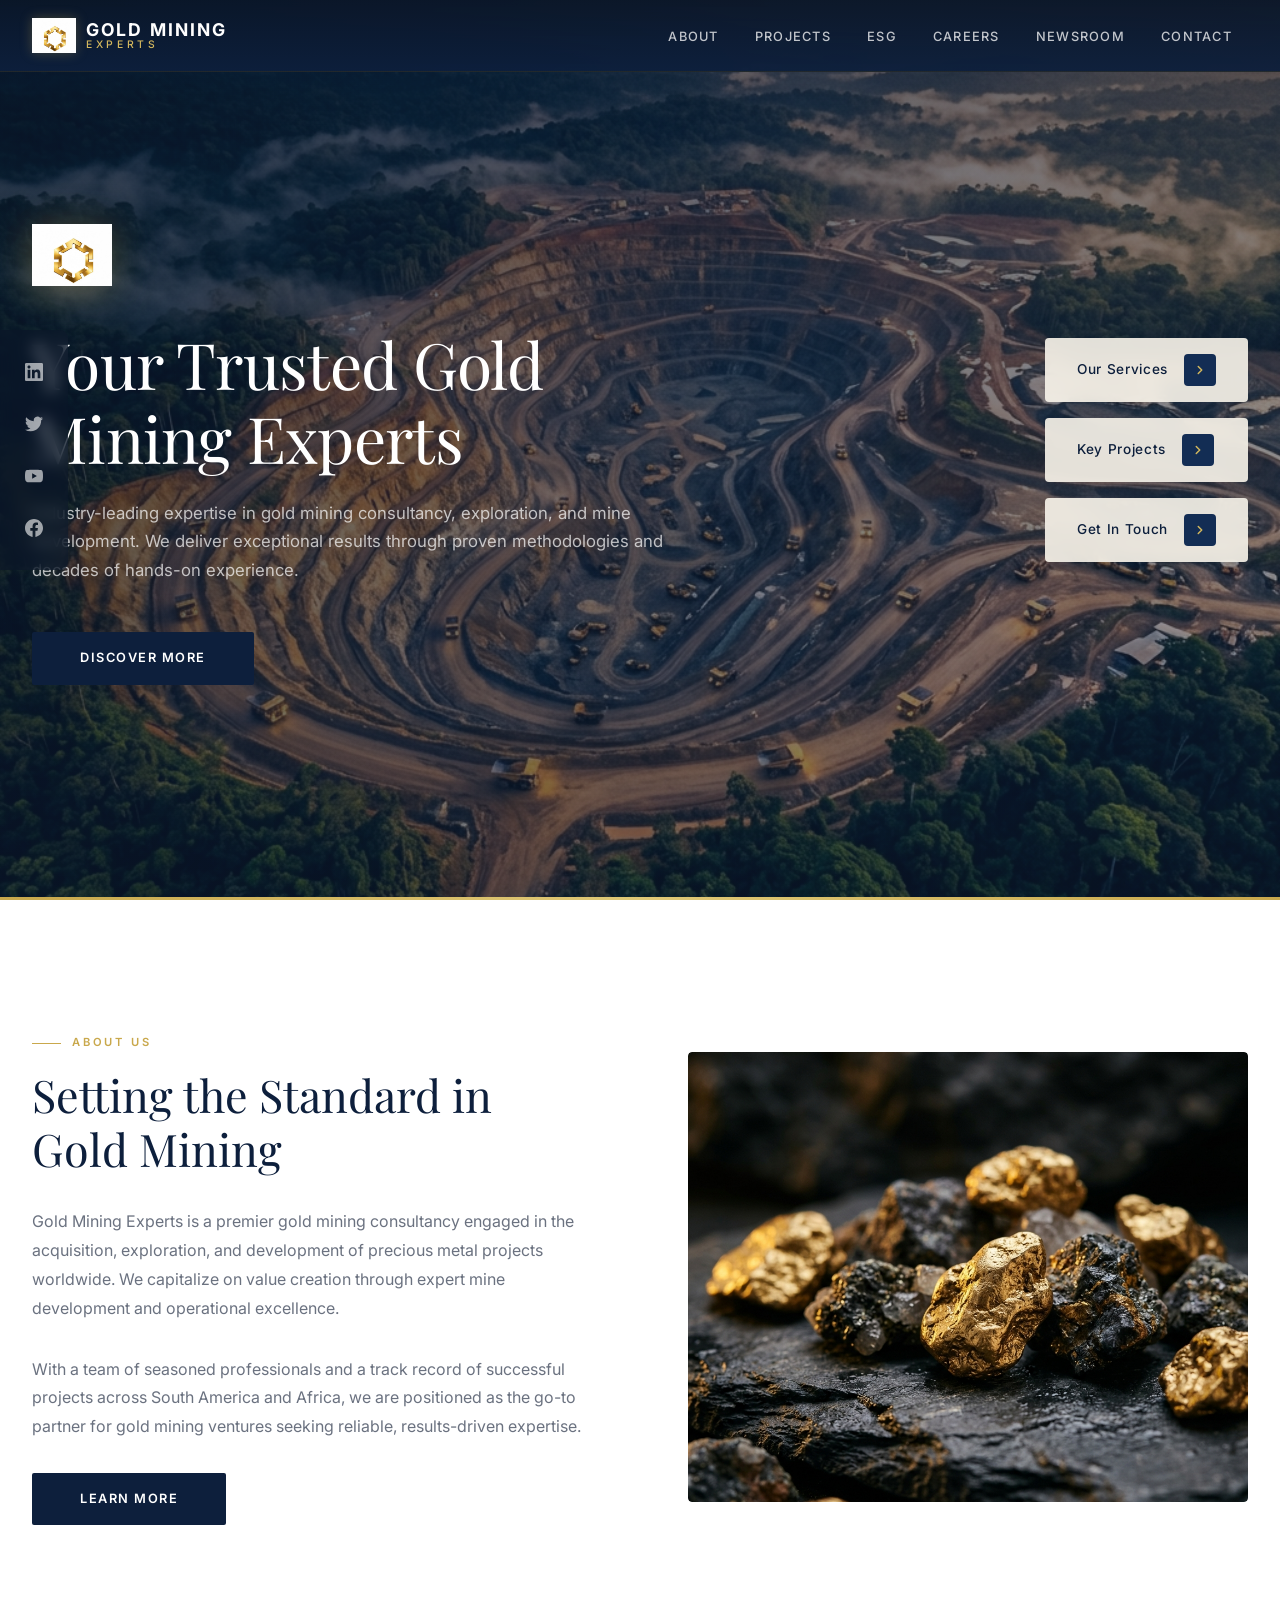
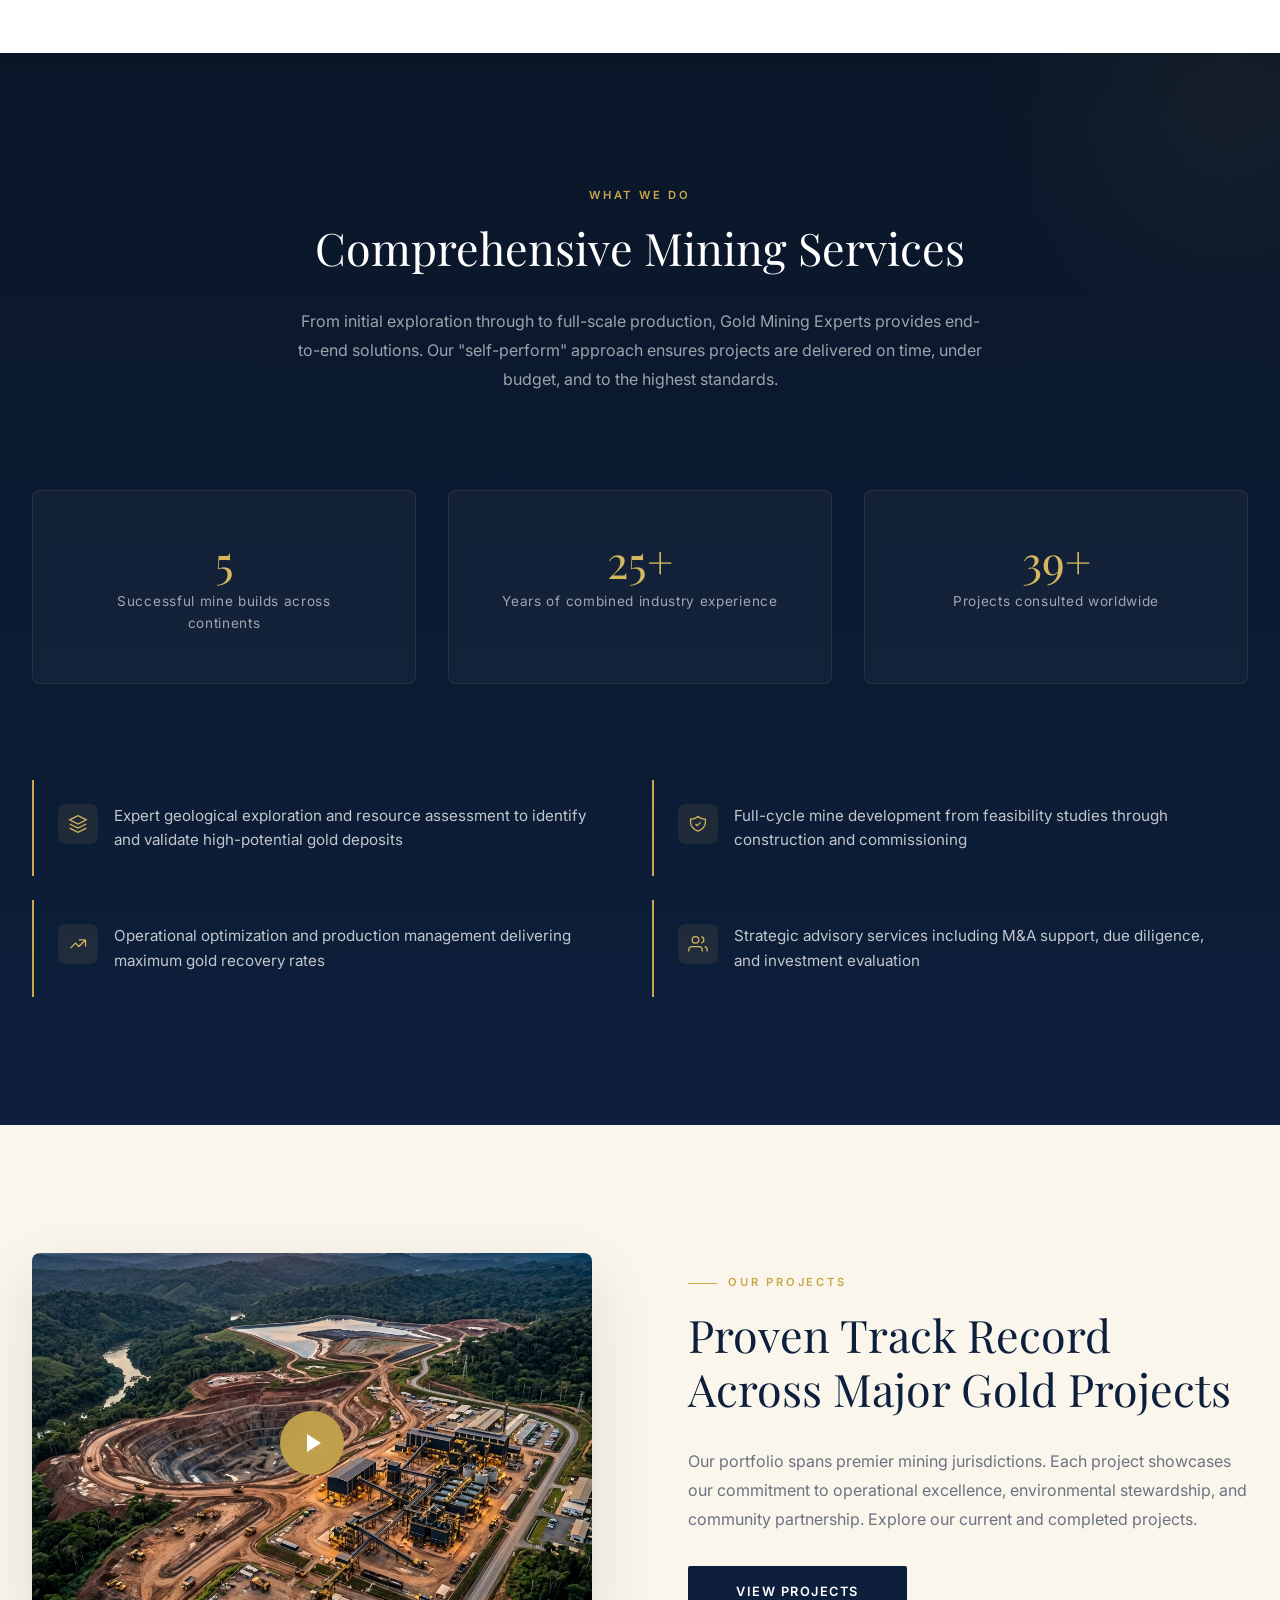
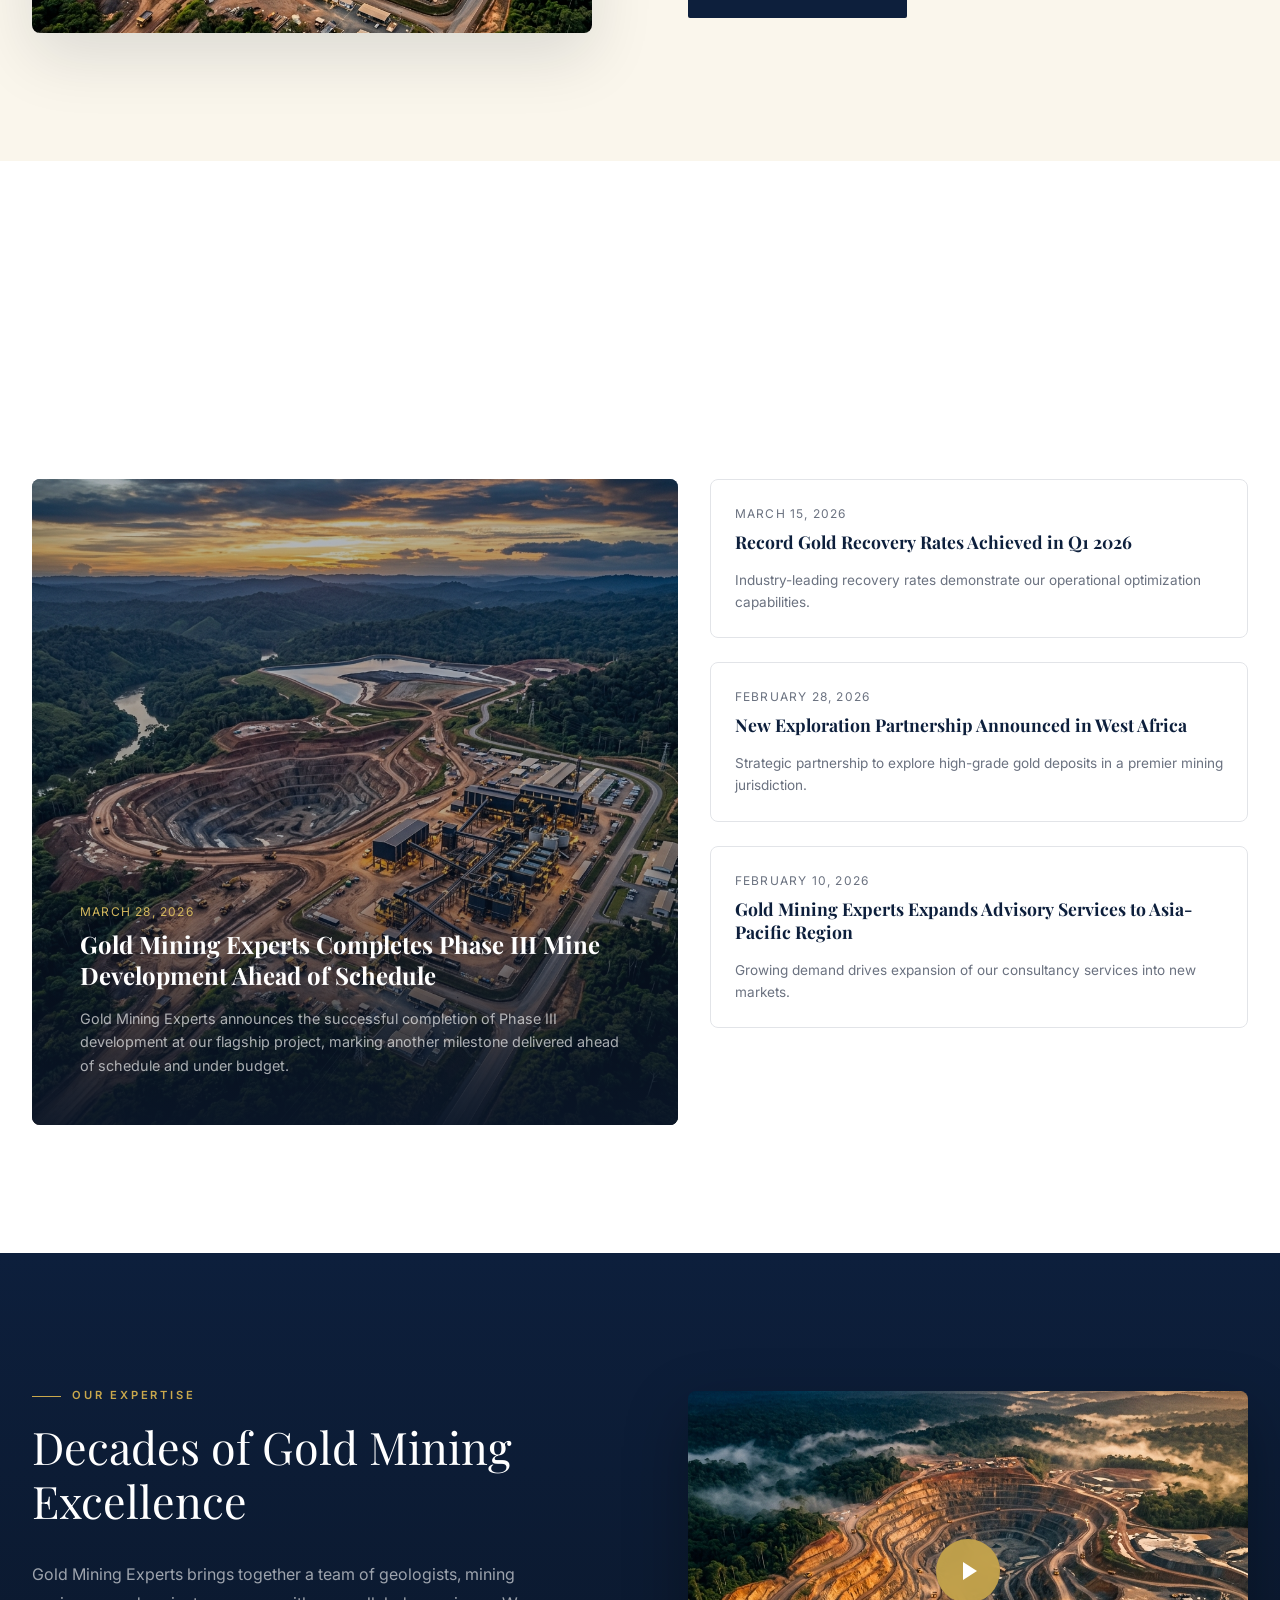
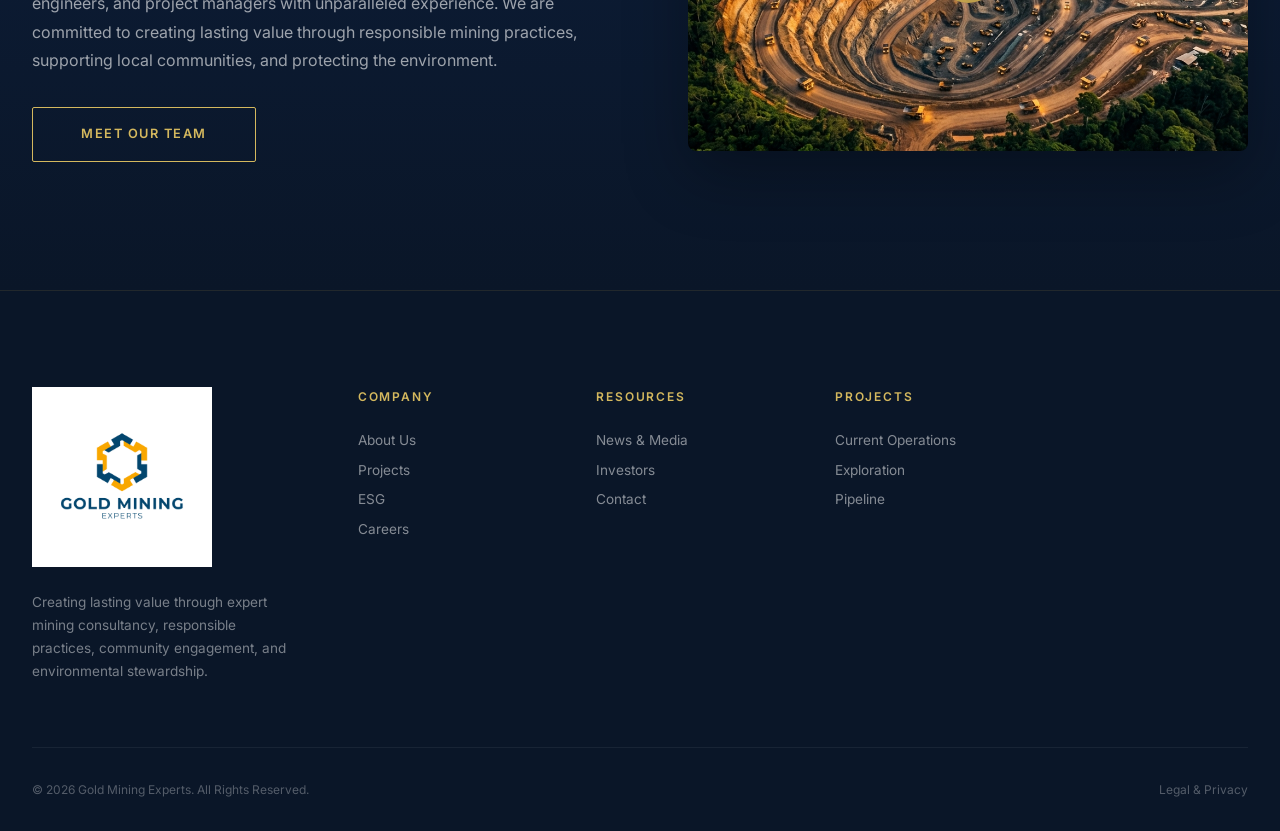
==== index.html @ 9e6eb626 "Initial commit of full website" ====
<!DOCTYPE html>
<html lang="en">
<head>
  <meta charset="UTF-8">
  <meta name="viewport" content="width=device-width, initial-scale=1.0">
  <meta name="description" content="Gold Mining Experts — Industry-leading gold mining consultancy and development. Expert acquisition, exploration and development of precious metal projects worldwide.">
  <title>Gold Mining Experts | Home</title>

  <!-- Google Fonts -->
  <link rel="preconnect" href="https://fonts.googleapis.com">
  <link rel="preconnect" href="https://fonts.gstatic.com" crossorigin>
  <link href="https://fonts.googleapis.com/css2?family=Inter:wght@300;400;500;600;700&family=Playfair+Display:ital,wght@0,400;0,500;0,600;0,700;1,400&display=swap" rel="stylesheet">

  <link rel="icon" type="image/png" href="images/logo-gold-hexagon.png">
  <link rel="stylesheet" href="index.css">
</head>
<body>

  <!-- ========== HEADER ========== -->
  <header class="site-header" id="site-header">
    <div class="header-inner">
      <a href="#" class="logo" id="logo">
        <div class="logo-icon">
          <img src="images/logo-gold-hexagon.png" alt="Gold Mining Experts logo">
        </div>
        <div class="logo-text">
          <span class="company-name">Gold Mining</span>
          <span class="company-tagline">Experts</span>
        </div>
      </a>

      <nav class="main-nav" id="main-nav">
        <ul class="nav-list">
          <li><a href="about.html" class="nav-link" id="nav-about">About</a></li>
          <li><a href="projects.html" class="nav-link" id="nav-projects">Projects</a></li>
          <li><a href="esg.html" class="nav-link" id="nav-esg">ESG</a></li>
          <li><a href="careers.html" class="nav-link" id="nav-careers">Careers</a></li>
          <li><a href="news.html" class="nav-link" id="nav-newsroom">Newsroom</a></li>
          <li><a href="contact.html" class="nav-link" id="nav-contact">Contact</a></li>
        </ul>
      </nav>

      <button class="mobile-menu-toggle" id="mobile-toggle" aria-label="Toggle menu">
        <span></span>
        <span></span>
        <span></span>
      </button>
    </div>
  </header>

  <!-- ========== MOBILE MENU ========== -->
  <div class="mobile-menu" id="mobile-menu">
    <nav class="mobile-menu-list">
      <a href="index.html" class="mobile-menu-link">Home</a>
      <a href="about.html" class="mobile-menu-link">About</a>
      <a href="projects.html" class="mobile-menu-link">Projects</a>
      <a href="esg.html" class="mobile-menu-link">ESG</a>
      <a href="careers.html" class="mobile-menu-link">Careers</a>
      <a href="news.html" class="mobile-menu-link">Newsroom</a>
      <a href="contact.html" class="mobile-menu-link">Contact</a>
    </nav>
  </div>

  <!-- ========== SOCIAL SIDEBAR ========== -->
  <aside class="social-sidebar" id="social-sidebar">
    <a href="#" class="social-link" aria-label="LinkedIn" id="social-linkedin">
      <svg viewBox="0 0 24 24"><path d="M20.447 20.452h-3.554v-5.569c0-1.328-.027-3.037-1.852-3.037-1.853 0-2.136 1.445-2.136 2.939v5.667H9.351V9h3.414v1.561h.046c.477-.9 1.637-1.85 3.37-1.85 3.601 0 4.267 2.37 4.267 5.455v6.286zM5.337 7.433c-1.144 0-2.063-.926-2.063-2.065 0-1.138.92-2.063 2.063-2.063 1.14 0 2.064.925 2.064 2.063 0 1.139-.925 2.065-2.064 2.065zm1.782 13.019H3.555V9h3.564v11.452zM22.225 0H1.771C.792 0 0 .774 0 1.729v20.542C0 23.227.792 24 1.771 24h20.451C23.2 24 24 23.227 24 22.271V1.729C24 .774 23.2 0 22.222 0h.003z"/></svg>
    </a>
    <a href="#" class="social-link" aria-label="Twitter" id="social-twitter">
      <svg viewBox="0 0 24 24"><path d="M23.953 4.57a10 10 0 01-2.825.775 4.958 4.958 0 002.163-2.723c-.951.555-2.005.959-3.127 1.184a4.92 4.92 0 00-8.384 4.482C7.69 8.095 4.067 6.13 1.64 3.162a4.822 4.822 0 00-.666 2.475c0 1.71.87 3.213 2.188 4.096a4.904 4.904 0 01-2.228-.616v.06a4.923 4.923 0 003.946 4.827 4.996 4.996 0 01-2.212.085 4.936 4.936 0 004.604 3.417 9.867 9.867 0 01-6.102 2.105c-.39 0-.779-.023-1.17-.067a13.995 13.995 0 007.557 2.209c9.053 0 13.998-7.496 13.998-13.985 0-.21 0-.42-.015-.63A9.935 9.935 0 0024 4.59z"/></svg>
    </a>
    <a href="#" class="social-link" aria-label="YouTube" id="social-youtube">
      <svg viewBox="0 0 24 24"><path d="M23.498 6.186a3.016 3.016 0 00-2.122-2.136C19.505 3.545 12 3.545 12 3.545s-7.505 0-9.377.505A3.017 3.017 0 00.502 6.186C0 8.07 0 12 0 12s0 3.93.502 5.814a3.016 3.016 0 002.122 2.136c1.871.505 9.376.505 9.376.505s7.505 0 9.377-.505a3.015 3.015 0 002.122-2.136C24 15.93 24 12 24 12s0-3.93-.502-5.814zM9.545 15.568V8.432L15.818 12l-6.273 3.568z"/></svg>
    </a>
    <a href="#" class="social-link" aria-label="Facebook" id="social-facebook">
      <svg viewBox="0 0 24 24"><path d="M24 12.073c0-6.627-5.373-12-12-12s-12 5.373-12 12c0 5.99 4.388 10.954 10.125 11.854v-8.385H7.078v-3.47h3.047V9.43c0-3.007 1.792-4.669 4.533-4.669 1.312 0 2.686.235 2.686.235v2.953H15.83c-1.491 0-1.956.925-1.956 1.874v2.25h3.328l-.532 3.47h-2.796v8.385C19.612 23.027 24 18.062 24 12.073z"/></svg>
    </a>
  </aside>

  <!-- ========== HERO ========== -->
  <section class="hero" id="hero">
    <div class="hero-bg">
      <img src="images/hero-mine.png" alt="Aerial view of gold mining operations" loading="eager">
    </div>
    <div class="hero-overlay"></div>
    <div class="hero-gradient-line"></div>

    <div class="hero-content">
      <div class="hero-text">
        <div class="hero-logo-badge">
          <img src="images/logo-gold-hexagon.png" alt="Gold Mining Experts emblem">
        </div>
        <h1 class="hero-title">Your Trusted Gold Mining Experts</h1>
        <p class="hero-subtitle">Industry-leading expertise in gold mining consultancy, exploration, and mine development. We deliver exceptional results through proven methodologies and decades of hands-on experience.</p>
        <a href="#about" class="cta-button hero-cta" id="cta-hero">
          <span>Discover More</span>
        </a>
      </div>

      <div class="hero-quick-links">
        <a href="#services" class="quick-link" id="ql-services">
          <span>Our Services</span>
          <span class="arrow">
            <svg viewBox="0 0 24 24"><polyline points="9 18 15 12 9 6"></polyline></svg>
          </span>
        </a>
        <a href="#projects" class="quick-link" id="ql-projects">
          <span>Key Projects</span>
          <span class="arrow">
            <svg viewBox="0 0 24 24"><polyline points="9 18 15 12 9 6"></polyline></svg>
          </span>
        </a>
        <a href="#contact" class="quick-link" id="ql-contact">
          <span>Get In Touch</span>
          <span class="arrow">
            <svg viewBox="0 0 24 24"><polyline points="9 18 15 12 9 6"></polyline></svg>
          </span>
        </a>
      </div>
    </div>
  </section>

  <!-- ========== ABOUT ========== -->
  <section class="about-section" id="about">
    <div class="container">
      <div class="about-inner">
        <div class="about-text reveal">
          <span class="section-label">About Us</span>
          <h2 class="section-title">Setting the Standard in Gold Mining</h2>
          <p class="section-text">Gold Mining Experts is a premier gold mining consultancy engaged in the acquisition, exploration, and development of precious metal projects worldwide. We capitalize on value creation through expert mine development and operational excellence.</p>
          <p class="section-text">With a team of seasoned professionals and a track record of successful projects across South America and Africa, we are positioned as the go-to partner for gold mining ventures seeking reliable, results-driven expertise.</p>
          <a href="#" class="cta-button" id="cta-learn-more">
            <span>Learn More</span>
          </a>
        </div>
        <div class="about-image-wrapper reveal">
          <img src="images/gold-ore.png" alt="Gold ore samples from mining operations" loading="lazy">
          <div class="about-image-accent"></div>
        </div>
      </div>
    </div>
  </section>

  <!-- ========== SERVICES / MARKET POSITION ========== -->
  <section class="market-section" id="services">
    <div class="container">
      <div class="market-header reveal">
        <span class="section-label">What We Do</span>
        <h2 class="section-title">Comprehensive Mining Services</h2>
        <p class="section-text">From initial exploration through to full-scale production, Gold Mining Experts provides end-to-end solutions. Our "self-perform" approach ensures projects are delivered on time, under budget, and to the highest standards.</p>
      </div>

      <div class="stats-grid">
        <div class="stat-card" id="stat-builds">
          <div class="stat-number">5</div>
          <div class="stat-label">Successful mine builds across continents</div>
        </div>
        <div class="stat-card" id="stat-experience">
          <div class="stat-number">25+</div>
          <div class="stat-label">Years of combined industry experience</div>
        </div>
        <div class="stat-card" id="stat-projects">
          <div class="stat-number">40+</div>
          <div class="stat-label">Projects consulted worldwide</div>
        </div>
      </div>

      <div class="differentiators">
        <div class="diff-item" id="diff-exploration">
          <div class="diff-icon">
            <svg viewBox="0 0 24 24"><path d="M12 2L2 7l10 5 10-5-10-5zM2 17l10 5 10-5M2 12l10 5 10-5"/></svg>
          </div>
          <div class="diff-text">Expert geological exploration and resource assessment to identify and validate high-potential gold deposits</div>
        </div>
        <div class="diff-item" id="diff-development">
          <div class="diff-icon">
            <svg viewBox="0 0 24 24"><path d="M9 12l2 2 4-4m5.618-4.016A11.955 11.955 0 0112 2.944a11.955 11.955 0 01-8.618 3.04A12.02 12.02 0 003 9c0 5.591 3.824 10.29 9 11.622 5.176-1.332 9-6.03 9-11.622 0-1.042-.133-2.052-.382-3.016z"/></svg>
          </div>
          <div class="diff-text">Full-cycle mine development from feasibility studies through construction and commissioning</div>
        </div>
        <div class="diff-item" id="diff-operations">
          <div class="diff-icon">
            <svg viewBox="0 0 24 24"><path d="M13 7h8m0 0v8m0-8l-8 8-4-4-6 6"/></svg>
          </div>
          <div class="diff-text">Operational optimization and production management delivering maximum gold recovery rates</div>
        </div>
        <div class="diff-item" id="diff-advisory">
          <div class="diff-icon">
            <svg viewBox="0 0 24 24"><path d="M17 21v-2a4 4 0 00-4-4H5a4 4 0 00-4 4v2M9 11a4 4 0 100-8 4 4 0 000 8zM23 21v-2a4 4 0 00-3-3.87M16 3.13a4 4 0 010 7.75"/></svg>
          </div>
          <div class="diff-text">Strategic advisory services including M&A support, due diligence, and investment evaluation</div>
        </div>
      </div>
    </div>
  </section>

  <!-- ========== PROJECTS / EXPERTISE ========== -->
  <section class="presentation-section" id="projects">
    <div class="container">
      <div class="presentation-inner">
        <div class="presentation-image reveal" id="presentation-video">
          <img src="images/mine-operations.png" alt="Active mining operations overview" loading="lazy">
          <button class="presentation-play" aria-label="Play project showcase video">
            <svg viewBox="0 0 24 24"><polygon points="5 3 19 12 5 21 5 3"/></svg>
          </button>
        </div>
        <div class="presentation-content reveal">
          <span class="section-label">Our Projects</span>
          <h2 class="section-title">Proven Track Record Across Major Gold Projects</h2>
          <p class="section-text">Our portfolio spans premier mining jurisdictions. Each project showcases our commitment to operational excellence, environmental stewardship, and community partnership. Explore our current and completed projects.</p>
          <a href="#" class="cta-button" id="cta-view-projects">
            <span>View Projects</span>
          </a>
        </div>
      </div>
    </div>
  </section>

  <!-- ========== NEWS ========== -->
  <section class="news-section" id="news">
    <div class="container">
      <div class="news-header reveal">
        <div>
          <span class="section-label">Latest Updates</span>
          <h2 class="section-title">Newsroom</h2>
        </div>
        <a href="#" class="see-more-link" id="news-see-more">
          <span>See More</span>
          <svg viewBox="0 0 24 24"><polyline points="9 18 15 12 9 6"></polyline></svg>
        </a>
      </div>

      <div class="news-grid">
        <a href="#" class="news-featured" id="news-featured">
          <img src="images/mine-operations.png" alt="Mining operations at project site" loading="lazy">
          <div class="news-featured-content">
            <div class="news-date">March 28, 2026</div>
            <h3 class="news-title">Gold Mining Experts Completes Phase III Mine Development Ahead of Schedule</h3>
            <p class="news-excerpt">Gold Mining Experts announces the successful completion of Phase III development at our flagship project, marking another milestone delivered ahead of schedule and under budget.</p>
          </div>
        </a>

        <div class="news-list">
          <a href="#" class="news-item" id="news-item-1">
            <div class="news-date">March 15, 2026</div>
            <h3 class="news-title">Record Gold Recovery Rates Achieved in Q1 2026</h3>
            <p class="news-excerpt">Industry-leading recovery rates demonstrate our operational optimization capabilities.</p>
          </a>
          <a href="#" class="news-item" id="news-item-2">
            <div class="news-date">February 28, 2026</div>
            <h3 class="news-title">New Exploration Partnership Announced in West Africa</h3>
            <p class="news-excerpt">Strategic partnership to explore high-grade gold deposits in a premier mining jurisdiction.</p>
          </a>
          <a href="#" class="news-item" id="news-item-3">
            <div class="news-date">February 10, 2026</div>
            <h3 class="news-title">Gold Mining Experts Expands Advisory Services to Asia-Pacific Region</h3>
            <p class="news-excerpt">Growing demand drives expansion of our consultancy services into new markets.</p>
          </a>
        </div>
      </div>
    </div>
  </section>

  <!-- ========== EXPERTISE / MEDIA ========== -->
  <section class="media-section" id="expertise">
    <div class="container">
      <div class="media-inner">
        <div class="media-content reveal">
          <span class="section-label">Our Expertise</span>
          <h2 class="section-title">Decades of Gold Mining Excellence</h2>
          <p class="section-text">Gold Mining Experts brings together a team of geologists, mining engineers, and project managers with unparalleled experience. We are committed to creating lasting value through responsible mining practices, supporting local communities, and protecting the environment.</p>
          <a href="#" class="cta-button" id="cta-more-expertise">
            <span>Meet Our Team</span>
          </a>
        </div>
        <div class="media-video reveal" id="media-video">
          <img src="images/hero-mine.png" alt="Aerial view of mining operations" loading="lazy">
          <button class="presentation-play" aria-label="Play expertise video">
            <svg viewBox="0 0 24 24"><polygon points="5 3 19 12 5 21 5 3"/></svg>
          </button>
        </div>
      </div>
    </div>
  </section>

  <!-- ========== FOOTER ========== -->
  <footer class="site-footer" id="contact">
    <div class="container">
      <div class="footer-grid">
        <div class="footer-brand">
          <div class="footer-logo">
            <div class="footer-logo-img">
              <img src="images/logo-with-text.png" alt="Gold Mining Experts full logo">
            </div>
          </div>
          <p class="footer-description">Creating lasting value through expert mining consultancy, responsible practices, community engagement, and environmental stewardship.</p>
        </div>

        <div class="footer-col">
          <h4 class="footer-heading">Company</h4>
          <nav class="footer-links">
            <a href="about.html" class="footer-link">About Us</a>
            <a href="projects.html" class="footer-link">Projects</a>
            <a href="esg.html" class="footer-link">ESG</a>
            <a href="careers.html" class="footer-link">Careers</a>
          </nav>
        </div>

        <div class="footer-col">
          <h4 class="footer-heading">Resources</h4>
          <nav class="footer-links">
            <a href="news.html" class="footer-link">News & Media</a>
            <a href="#" class="footer-link">Investors</a>
            <a href="contact.html" class="footer-link">Contact</a>
          </nav>
        </div>

        <div class="footer-col">
          <h4 class="footer-heading">Projects</h4>
          <nav class="footer-links">
            <a href="projects.html" class="footer-link">Current Operations</a>
            <a href="projects.html" class="footer-link">Exploration</a>
            <a href="projects.html" class="footer-link">Pipeline</a>
          </nav>
        </div>

        <div class="footer-col" style="display: none;">
          <h4 class="footer-heading">Contact</h4>
          <nav class="footer-links">
            <a href="#" class="footer-link">Get In Touch</a>
            <a href="#" class="footer-link">Careers</a>
            <a href="#" class="footer-link">Partnerships</a>
          </nav>
        </div>
      </div>

      <div class="footer-bottom">
        <p class="footer-copyright">&copy; 2026 Gold Mining Experts. All Rights Reserved.</p>
        <a href="#" class="footer-legal-link" id="footer-legal">Legal & Privacy</a>
      </div>
    </div>
  </footer>

  <script src="main.js"></script>
</body>
</html>
---- index.css ----
/* ============================================
   GOLD MINING EXPERTS — Design System
   Premium Mining Consultancy Website
   ============================================ */

/* --- Design Tokens --- */
:root {
  /* Colors */
  --navy-950: #0a1628;
  --navy-900: #0d1f3c;
  --navy-800: #132d54;
  --navy-700: #1a3d6d;
  --navy-600: #234f87;
  --gold-500: #c9a84c;
  --gold-400: #d4b85e;
  --gold-300: #e0c977;
  --gold-200: #eadaa0;
  --gold-100: #f5ecd0;
  --cream-50: #faf6ec;
  --cream-100: #f0e8d4;
  --white: #ffffff;
  --gray-100: #f4f5f7;
  --gray-200: #e2e4e8;
  --gray-300: #c8ccd4;
  --gray-500: #6b7280;
  --gray-700: #374151;
  --gray-900: #111827;

  /* Typography */
  --font-display: 'Playfair Display', Georgia, serif;
  --font-body: 'Inter', system-ui, -apple-system, sans-serif;

  /* Custom Easing Curves */
  --ease-out: cubic-bezier(0.23, 1, 0.32, 1);
  --ease-in-out: cubic-bezier(0.77, 0, 0.175, 1);
  --ease-drawer: cubic-bezier(0.32, 0.72, 0, 1);

  /* Spacing */
  --space-xs: 0.25rem;
  --space-sm: 0.5rem;
  --space-md: 1rem;
  --space-lg: 1.5rem;
  --space-xl: 2rem;
  --space-2xl: 3rem;
  --space-3xl: 4rem;
  --space-4xl: 6rem;
  --space-5xl: 8rem;

  /* Layout */
  --max-width: 1280px;
  --header-height: 72px;
}

/* --- Reset & Base --- */
*,
*::before,
*::after {
  margin: 0;
  padding: 0;
  box-sizing: border-box;
}

html {
  font-size: 16px;
  scroll-behavior: smooth;
  -webkit-font-smoothing: antialiased;
  -moz-osx-font-smoothing: grayscale;
}

body {
  font-family: var(--font-body);
  color: var(--gray-900);
  background: var(--white);
  line-height: 1.6;
  overflow-x: hidden;
}

img {
  max-width: 100%;
  height: auto;
  display: block;
}

a {
  text-decoration: none;
  color: inherit;
}

ul, ol {
  list-style: none;
}

button {
  border: none;
  background: none;
  cursor: pointer;
  font-family: inherit;
}

/* --- Utility --- */
.container {
  width: 100%;
  max-width: var(--max-width);
  margin: 0 auto;
  padding: 0 var(--space-xl);
}

.sr-only {
  position: absolute;
  width: 1px;
  height: 1px;
  overflow: hidden;
  clip: rect(0, 0, 0, 0);
  white-space: nowrap;
  border: 0;
}

/* ============================================
   HEADER / NAVIGATION
   ============================================ */
.site-header {
  position: fixed;
  top: 0;
  left: 0;
  right: 0;
  z-index: 1000;
  height: var(--header-height);
  background: linear-gradient(180deg, rgba(10, 22, 40, 0.97) 0%, rgba(13, 31, 60, 0.95) 100%);
  backdrop-filter: blur(16px);
  -webkit-backdrop-filter: blur(16px);
  border-bottom: 1px solid rgba(201, 168, 76, 0.12);
  transition: background 300ms var(--ease-out), box-shadow 300ms var(--ease-out);
}

.site-header.scrolled {
  background: rgba(10, 22, 40, 0.98);
  box-shadow: 0 4px 32px rgba(0, 0, 0, 0.3);
}

.header-inner {
  display: flex;
  align-items: center;
  justify-content: space-between;
  height: 100%;
  max-width: var(--max-width);
  margin: 0 auto;
  padding: 0 var(--space-xl);
}

/* Logo with actual image */
.logo {
  display: flex;
  align-items: center;
  gap: 10px;
  z-index: 1001;
}

.logo-icon {
  width: 44px;
  height: 44px;
  flex-shrink: 0;
}

.logo-icon img {
  width: 100%;
  height: 100%;
  object-fit: contain;
  filter: drop-shadow(0 0 6px rgba(201, 168, 76, 0.3));
}

.logo-text {
  display: flex;
  flex-direction: column;
  line-height: 1.1;
}

.logo-text .company-name {
  font-family: var(--font-body);
  font-size: 1.1rem;
  font-weight: 700;
  color: var(--white);
  letter-spacing: 0.12em;
  text-transform: uppercase;
}

.logo-text .company-tagline {
  font-family: var(--font-body);
  font-size: 0.65rem;
  font-weight: 500;
  color: var(--gold-400);
  letter-spacing: 0.35em;
  text-transform: uppercase;
}

/* Navigation */
.main-nav {
  display: flex;
  align-items: center;
  gap: var(--space-lg);
}

.nav-list {
  display: flex;
  align-items: center;
  gap: var(--space-xs);
}

.nav-link {
  position: relative;
  font-size: 0.8rem;
  font-weight: 500;
  color: rgba(255, 255, 255, 0.75);
  letter-spacing: 0.1em;
  text-transform: uppercase;
  padding: var(--space-sm) var(--space-md);
  transition: color 200ms ease, transform 160ms var(--ease-out);
}

.nav-link::after {
  content: '';
  position: absolute;
  bottom: 0;
  left: 50%;
  width: 0;
  height: 2px;
  background: var(--gold-400);
  transition: width 250ms var(--ease-out), left 250ms var(--ease-out);
}

@media (hover: hover) and (pointer: fine) {
  .nav-link:hover {
    color: var(--white);
  }

  .nav-link:hover::after {
    width: 100%;
    left: 0;
  }
}

.nav-link:active {
  transform: scale(0.97);
}

.nav-link.active {
  color: var(--gold-400);
}

.nav-link.active::after {
  width: 100%;
  left: 0;
}

/* Mobile menu toggle */
.mobile-menu-toggle {
  display: none;
  flex-direction: column;
  gap: 5px;
  width: 28px;
  padding: 4px 0;
  z-index: 1001;
}

.mobile-menu-toggle span {
  display: block;
  height: 2px;
  background: var(--white);
  border-radius: 1px;
  transition: transform 300ms var(--ease-out), opacity 200ms var(--ease-out);
}

.mobile-menu-toggle.active span:nth-child(1) {
  transform: rotate(45deg) translate(5px, 5px);
}
.mobile-menu-toggle.active span:nth-child(2) {
  opacity: 0;
}
.mobile-menu-toggle.active span:nth-child(3) {
  transform: rotate(-45deg) translate(5px, -5px);
}

/* ============================================
   SOCIAL SIDEBAR
   ============================================ */
.social-sidebar {
  position: fixed;
  left: 0;
  top: 50%;
  transform: translateY(-50%);
  z-index: 100;
  display: flex;
  flex-direction: column;
  gap: var(--space-md);
  padding: var(--space-lg) var(--space-md);
  background: rgba(10, 22, 40, 0.6);
  backdrop-filter: blur(8px);
  border-radius: 0 8px 8px 0;
}

.social-link {
  display: flex;
  align-items: center;
  justify-content: center;
  width: 36px;
  height: 36px;
  color: var(--white);
  opacity: 0.6;
  transition: opacity 250ms var(--ease-out), transform 160ms var(--ease-out);
}

.social-link svg {
  width: 18px;
  height: 18px;
  fill: currentColor;
}

@media (hover: hover) and (pointer: fine) {
  .social-link:hover {
    opacity: 1;
    transform: scale(1.1);
  }
}

.social-link:active {
  transform: scale(0.95);
}

/* ============================================
   HERO SECTION
   ============================================ */
.hero {
  position: relative;
  height: 100vh;
  min-height: 600px;
  display: flex;
  align-items: center;
  overflow: hidden;
}

.hero-bg {
  position: absolute;
  inset: 0;
  z-index: 0;
}

.hero-bg img {
  width: 100%;
  height: 100%;
  object-fit: cover;
  animation: heroZoom 25s linear infinite alternate;
}

@keyframes heroZoom {
  from { transform: scale(1); }
  to { transform: scale(1.08); }
}

.hero-overlay {
  position: absolute;
  inset: 0;
  background: linear-gradient(
    135deg,
    rgba(10, 22, 40, 0.78) 0%,
    rgba(13, 31, 60, 0.6) 40%,
    rgba(19, 45, 84, 0.4) 100%
  );
  z-index: 1;
}

.hero-gradient-line {
  position: absolute;
  bottom: 0;
  left: 0;
  right: 0;
  height: 3px;
  background: linear-gradient(90deg, var(--gold-500), var(--gold-300), var(--gold-500));
  z-index: 2;
}

.hero-content {
  position: relative;
  z-index: 2;
  max-width: var(--max-width);
  margin: 0 auto;
  padding: 0 var(--space-xl);
  width: 100%;
  display: flex;
  align-items: center;
  justify-content: space-between;
}

.hero-text {
  max-width: 640px;
}

/* Hero logo badge */
.hero-logo-badge {
  width: 80px;
  height: 80px;
  margin-bottom: var(--space-xl);
  opacity: 0;
  transform: scale(0.8);
  animation: logoPop 700ms var(--ease-out) 200ms forwards;
  filter: drop-shadow(0 4px 20px rgba(201, 168, 76, 0.4));
}

.hero-logo-badge img {
  width: 100%;
  height: 100%;
  object-fit: contain;
}

@keyframes logoPop {
  to {
    opacity: 1;
    transform: scale(1);
  }
}

.hero-title {
  font-family: var(--font-display);
  font-size: clamp(2.5rem, 5vw, 4.2rem);
  font-weight: 400;
  color: var(--white);
  line-height: 1.15;
  letter-spacing: -0.01em;
  opacity: 0;
  transform: translateY(24px);
  animation: fadeUp 800ms var(--ease-out) 400ms forwards;
}

.hero-subtitle {
  font-size: 1.05rem;
  color: rgba(255, 255, 255, 0.7);
  margin-top: var(--space-lg);
  line-height: 1.7;
  opacity: 0;
  transform: translateY(24px);
  animation: fadeUp 800ms var(--ease-out) 550ms forwards;
}

.hero-cta {
  margin-top: var(--space-2xl);
  opacity: 0;
  transform: translateY(24px);
  animation: fadeUp 800ms var(--ease-out) 700ms forwards;
}

@keyframes fadeUp {
  to {
    opacity: 1;
    transform: translateY(0);
  }
}

/* Hero Quick Links */
.hero-quick-links {
  display: flex;
  flex-direction: column;
  gap: var(--space-md);
  opacity: 0;
  transform: translateX(24px);
  animation: fadeLeft 800ms var(--ease-out) 800ms forwards;
}

@keyframes fadeLeft {
  to {
    opacity: 1;
    transform: translateX(0);
  }
}

.quick-link {
  display: flex;
  align-items: center;
  gap: var(--space-md);
  padding: var(--space-md) var(--space-xl);
  background: rgba(250, 246, 236, 0.9);
  backdrop-filter: blur(8px);
  border-radius: 4px;
  color: var(--navy-900);
  font-size: 0.85rem;
  font-weight: 500;
  letter-spacing: 0.05em;
  transition: transform 200ms var(--ease-out), background 200ms ease, box-shadow 200ms var(--ease-out);
}

.quick-link .arrow {
  display: flex;
  align-items: center;
  justify-content: center;
  width: 32px;
  height: 32px;
  background: var(--navy-800);
  border-radius: 4px;
  color: var(--gold-400);
  transition: background 200ms ease, transform 200ms var(--ease-out);
}

.quick-link .arrow svg {
  width: 14px;
  height: 14px;
  fill: none;
  stroke: currentColor;
  stroke-width: 2.5;
  stroke-linecap: round;
  stroke-linejoin: round;
}

@media (hover: hover) and (pointer: fine) {
  .quick-link:hover {
    transform: translateX(-4px);
    background: rgba(255, 255, 255, 0.95);
    box-shadow: 0 8px 32px rgba(0, 0, 0, 0.15);
  }

  .quick-link:hover .arrow {
    background: var(--navy-700);
    transform: translateX(2px);
  }
}

.quick-link:active {
  transform: scale(0.97);
}

/* ============================================
   ABOUT SECTION
   ============================================ */
.about-section {
  padding: var(--space-5xl) 0;
  background: var(--white);
  position: relative;
}

.about-inner {
  display: grid;
  grid-template-columns: 1fr 1fr;
  gap: var(--space-4xl);
  align-items: center;
}

.section-label {
  display: inline-block;
  font-size: 0.7rem;
  font-weight: 600;
  letter-spacing: 0.25em;
  text-transform: uppercase;
  color: var(--gold-500);
  margin-bottom: var(--space-md);
  position: relative;
  padding-left: 2.5rem;
}

.section-label::before {
  content: '';
  position: absolute;
  left: 0;
  top: 50%;
  width: 1.8rem;
  height: 1px;
  background: var(--gold-500);
}

.section-title {
  font-family: var(--font-display);
  font-size: clamp(2rem, 3.5vw, 3rem);
  font-weight: 400;
  color: var(--navy-900);
  line-height: 1.2;
  margin-bottom: var(--space-xl);
}

.section-text {
  font-size: 1rem;
  color: var(--gray-500);
  line-height: 1.8;
  margin-bottom: var(--space-xl);
}

.cta-button {
  display: inline-flex;
  align-items: center;
  gap: var(--space-sm);
  padding: var(--space-md) var(--space-2xl);
  background: var(--navy-900);
  color: var(--white);
  font-size: 0.8rem;
  font-weight: 600;
  letter-spacing: 0.12em;
  text-transform: uppercase;
  border-radius: 2px;
  position: relative;
  overflow: hidden;
  transition: transform 160ms var(--ease-out), box-shadow 200ms var(--ease-out);
}

.cta-button::before {
  content: '';
  position: absolute;
  inset: 0;
  background: linear-gradient(135deg, var(--gold-500), var(--gold-400));
  opacity: 0;
  transition: opacity 250ms ease;
}

.cta-button span {
  position: relative;
  z-index: 1;
}

@media (hover: hover) and (pointer: fine) {
  .cta-button:hover {
    box-shadow: 0 8px 24px rgba(10, 22, 40, 0.3);
  }

  .cta-button:hover::before {
    opacity: 1;
  }
}

.cta-button:active {
  transform: scale(0.97);
}

.about-image-wrapper {
  position: relative;
  border-radius: 4px;
  overflow: hidden;
}

.about-image-wrapper img {
  width: 100%;
  height: 450px;
  object-fit: cover;
  border-radius: 4px;
  transition: transform 600ms var(--ease-out);
}

@media (hover: hover) and (pointer: fine) {
  .about-image-wrapper:hover img {
    transform: scale(1.03);
  }
}

.about-image-accent {
  position: absolute;
  bottom: -12px;
  right: -12px;
  width: 120px;
  height: 120px;
  border: 2px solid var(--gold-400);
  border-radius: 4px;
  z-index: -1;
}

/* ============================================
   MARKET / SERVICES SECTION
   ============================================ */
.market-section {
  padding: var(--space-5xl) 0;
  background: linear-gradient(180deg, var(--navy-950) 0%, var(--navy-900) 100%);
  position: relative;
  overflow: hidden;
}

.market-section::before {
  content: '';
  position: absolute;
  top: -200px;
  right: -200px;
  width: 500px;
  height: 500px;
  background: radial-gradient(circle, rgba(201, 168, 76, 0.06) 0%, transparent 70%);
  pointer-events: none;
}

.market-header {
  text-align: center;
  margin-bottom: var(--space-4xl);
}

.market-header .section-label {
  padding-left: 0;
}

.market-header .section-label::before {
  display: none;
}

.market-header .section-title {
  color: var(--white);
}

.market-header .section-text {
  max-width: 700px;
  margin: 0 auto;
  color: rgba(255, 255, 255, 0.6);
}

.stats-grid {
  display: grid;
  grid-template-columns: repeat(3, 1fr);
  gap: var(--space-xl);
  margin-bottom: var(--space-4xl);
}

.stat-card {
  padding: var(--space-2xl);
  background: rgba(255, 255, 255, 0.03);
  border: 1px solid rgba(201, 168, 76, 0.12);
  border-radius: 8px;
  text-align: center;
  transition: transform 250ms var(--ease-out), border-color 300ms ease, background 300ms ease;
  opacity: 0;
  transform: translateY(20px);
}

.stat-card.visible {
  animation: fadeUp 600ms var(--ease-out) forwards;
}

.stat-card:nth-child(1).visible { animation-delay: 0ms; }
.stat-card:nth-child(2).visible { animation-delay: 50ms; }
.stat-card:nth-child(3).visible { animation-delay: 100ms; }

@media (hover: hover) and (pointer: fine) {
  .stat-card:hover {
    transform: translateY(-4px);
    border-color: rgba(201, 168, 76, 0.3);
    background: rgba(255, 255, 255, 0.06);
  }
}

.stat-number {
  font-family: var(--font-display);
  font-size: 2.8rem;
  font-weight: 400;
  color: var(--gold-400);
  line-height: 1;
  margin-bottom: var(--space-sm);
}

.stat-label {
  font-size: 0.85rem;
  color: rgba(255, 255, 255, 0.6);
  letter-spacing: 0.05em;
}

/* Differentiators */
.differentiators {
  display: grid;
  grid-template-columns: repeat(2, 1fr);
  gap: var(--space-lg);
}

.diff-item {
  display: flex;
  align-items: flex-start;
  gap: var(--space-md);
  padding: var(--space-lg);
  border-left: 2px solid var(--gold-500);
  opacity: 0;
  transform: translateY(16px);
}

.diff-item.visible {
  animation: fadeUp 500ms var(--ease-out) forwards;
}

.diff-item:nth-child(1).visible { animation-delay: 0ms; }
.diff-item:nth-child(2).visible { animation-delay: 60ms; }
.diff-item:nth-child(3).visible { animation-delay: 120ms; }
.diff-item:nth-child(4).visible { animation-delay: 180ms; }

.diff-icon {
  flex-shrink: 0;
  width: 40px;
  height: 40px;
  display: flex;
  align-items: center;
  justify-content: center;
  background: rgba(201, 168, 76, 0.1);
  border-radius: 8px;
  color: var(--gold-400);
}

.diff-icon svg {
  width: 20px;
  height: 20px;
  fill: none;
  stroke: currentColor;
  stroke-width: 1.5;
}

.diff-text {
  font-size: 0.95rem;
  color: rgba(255, 255, 255, 0.75);
  line-height: 1.6;
}

/* ============================================
   CORPORATE / PROJECTS SECTION
   ============================================ */
.presentation-section {
  padding: var(--space-5xl) 0;
  background: var(--cream-50);
}

.presentation-inner {
  display: grid;
  grid-template-columns: 1fr 1fr;
  gap: var(--space-4xl);
  align-items: center;
}

.presentation-image {
  position: relative;
  border-radius: 8px;
  overflow: hidden;
  box-shadow: 0 24px 64px rgba(10, 22, 40, 0.12);
}

.presentation-image img {
  width: 100%;
  height: 380px;
  object-fit: cover;
  transition: transform 600ms var(--ease-out);
}

@media (hover: hover) and (pointer: fine) {
  .presentation-image:hover img {
    transform: scale(1.03);
  }
}

.presentation-play {
  position: absolute;
  top: 50%;
  left: 50%;
  transform: translate(-50%, -50%);
  width: 64px;
  height: 64px;
  background: rgba(201, 168, 76, 0.9);
  backdrop-filter: blur(8px);
  border-radius: 50%;
  display: flex;
  align-items: center;
  justify-content: center;
  transition: transform 250ms var(--ease-out), background 200ms ease;
}

.presentation-play svg {
  width: 24px;
  height: 24px;
  fill: var(--white);
  margin-left: 3px;
}

@media (hover: hover) and (pointer: fine) {
  .presentation-play:hover {
    transform: translate(-50%, -50%) scale(1.1);
    background: var(--gold-500);
  }
}

.presentation-play:active {
  transform: translate(-50%, -50%) scale(0.95);
}

.presentation-content .section-title {
  color: var(--navy-900);
}

/* ============================================
   NEWS SECTION
   ============================================ */
.news-section {
  padding: var(--space-5xl) 0;
  background: var(--white);
}

.news-header {
  display: flex;
  align-items: flex-end;
  justify-content: space-between;
  margin-bottom: var(--space-3xl);
}

.news-grid {
  display: grid;
  grid-template-columns: 1.2fr 1fr;
  gap: var(--space-xl);
}

.news-featured {
  position: relative;
  border-radius: 8px;
  overflow: hidden;
  background: var(--navy-900);
  opacity: 0;
  transform: translateY(20px);
}

.news-featured.visible {
  animation: fadeUp 600ms var(--ease-out) forwards;
}

.news-featured img {
  width: 100%;
  height: 100%;
  min-height: 400px;
  object-fit: cover;
  opacity: 0.7;
  transition: opacity 400ms ease, transform 600ms var(--ease-out);
}

@media (hover: hover) and (pointer: fine) {
  .news-featured:hover img {
    opacity: 0.5;
    transform: scale(1.03);
  }
}

.news-featured-content {
  position: absolute;
  bottom: 0;
  left: 0;
  right: 0;
  padding: var(--space-2xl);
  background: linear-gradient(transparent, rgba(10, 22, 40, 0.9));
}

.news-date {
  font-size: 0.75rem;
  color: var(--gold-400);
  letter-spacing: 0.1em;
  text-transform: uppercase;
  margin-bottom: var(--space-sm);
}

.news-title {
  font-family: var(--font-display);
  font-size: 1.5rem;
  color: var(--white);
  line-height: 1.3;
  margin-bottom: var(--space-md);
}

.news-excerpt {
  font-size: 0.9rem;
  color: rgba(255, 255, 255, 0.65);
  line-height: 1.6;
}

.news-list {
  display: flex;
  flex-direction: column;
  gap: var(--space-lg);
}

.news-item {
  padding: var(--space-lg);
  border: 1px solid var(--gray-200);
  border-radius: 8px;
  transition: border-color 200ms ease, box-shadow 250ms var(--ease-out), transform 200ms var(--ease-out);
  opacity: 0;
  transform: translateY(16px);
}

.news-item.visible {
  animation: fadeUp 500ms var(--ease-out) forwards;
}

.news-item:nth-child(1).visible { animation-delay: 80ms; }
.news-item:nth-child(2).visible { animation-delay: 160ms; }
.news-item:nth-child(3).visible { animation-delay: 240ms; }

@media (hover: hover) and (pointer: fine) {
  .news-item:hover {
    border-color: var(--gold-400);
    box-shadow: 0 8px 24px rgba(10, 22, 40, 0.06);
    transform: translateY(-2px);
  }
}

.news-item:active {
  transform: scale(0.98);
}

.news-item .news-date {
  color: var(--gray-500);
}

.news-item .news-title {
  color: var(--navy-900);
  font-size: 1.1rem;
}

.news-item .news-excerpt {
  color: var(--gray-500);
  font-size: 0.85rem;
}

.see-more-link {
  display: inline-flex;
  align-items: center;
  gap: var(--space-sm);
  font-size: 0.8rem;
  font-weight: 600;
  letter-spacing: 0.12em;
  text-transform: uppercase;
  color: var(--gold-500);
  transition: color 200ms ease, transform 160ms var(--ease-out);
}

.see-more-link svg {
  width: 14px;
  height: 14px;
  fill: none;
  stroke: currentColor;
  stroke-width: 2.5;
  transition: transform 200ms var(--ease-out);
}

@media (hover: hover) and (pointer: fine) {
  .see-more-link:hover {
    color: var(--gold-400);
  }

  .see-more-link:hover svg {
    transform: translateX(4px);
  }
}

.see-more-link:active {
  transform: scale(0.97);
}

/* ============================================
   EXPERTISE / MEDIA SECTION
   ============================================ */
.media-section {
  padding: var(--space-5xl) 0;
  background: linear-gradient(180deg, var(--navy-900) 0%, var(--navy-950) 100%);
  position: relative;
}

.media-inner {
  display: grid;
  grid-template-columns: 1fr 1fr;
  gap: var(--space-4xl);
  align-items: center;
}

.media-video {
  position: relative;
  border-radius: 8px;
  overflow: hidden;
  box-shadow: 0 24px 64px rgba(0, 0, 0, 0.3);
}

.media-video img {
  width: 100%;
  height: 360px;
  object-fit: cover;
  transition: transform 600ms var(--ease-out);
}

@media (hover: hover) and (pointer: fine) {
  .media-video:hover img {
    transform: scale(1.03);
  }
}

.media-content .section-title {
  color: var(--white);
}

.media-content .section-text {
  color: rgba(255, 255, 255, 0.6);
}

.media-content .cta-button {
  background: transparent;
  border: 1px solid var(--gold-400);
  color: var(--gold-400);
}

.media-content .cta-button::before {
  background: var(--gold-400);
}

@media (hover: hover) and (pointer: fine) {
  .media-content .cta-button:hover {
    color: var(--navy-900);
  }
}

/* ============================================
   FOOTER
   ============================================ */
.site-footer {
  background: var(--navy-950);
  padding: var(--space-4xl) 0 var(--space-xl);
  border-top: 1px solid rgba(201, 168, 76, 0.12);
}

.footer-grid {
  display: grid;
  grid-template-columns: 1.5fr repeat(4, 1fr);
  gap: var(--space-3xl);
  margin-bottom: var(--space-3xl);
}

.footer-brand {
  max-width: 280px;
}

.footer-logo {
  margin-bottom: var(--space-lg);
}

.footer-logo-img {
  width: 180px;
  height: auto;
}

.footer-logo-img img {
  width: 100%;
  height: auto;
  object-fit: contain;
}

.footer-description {
  font-size: 0.85rem;
  color: rgba(255, 255, 255, 0.45);
  line-height: 1.7;
}

.footer-heading {
  font-size: 0.75rem;
  font-weight: 600;
  letter-spacing: 0.15em;
  text-transform: uppercase;
  color: var(--gold-400);
  margin-bottom: var(--space-lg);
}

.footer-links {
  display: flex;
  flex-direction: column;
  gap: var(--space-sm);
}

.footer-link {
  font-size: 0.85rem;
  color: rgba(255, 255, 255, 0.5);
  transition: color 200ms ease, transform 160ms var(--ease-out);
}

@media (hover: hover) and (pointer: fine) {
  .footer-link:hover {
    color: var(--white);
  }
}

.footer-link:active {
  transform: scale(0.97);
}

.footer-bottom {
  display: flex;
  align-items: center;
  justify-content: space-between;
  padding-top: var(--space-xl);
  border-top: 1px solid rgba(255, 255, 255, 0.06);
}

.footer-copyright {
  font-size: 0.75rem;
  color: rgba(255, 255, 255, 0.3);
}

.footer-legal-link {
  font-size: 0.75rem;
  color: rgba(255, 255, 255, 0.3);
  transition: color 200ms ease;
}

@media (hover: hover) and (pointer: fine) {
  .footer-legal-link:hover {
    color: var(--gold-400);
  }
}

/* ============================================
   SCROLL REVEAL ANIMATION
   ============================================ */
.reveal {
  opacity: 0;
  transform: translateY(24px);
  transition: opacity 600ms var(--ease-out), transform 600ms var(--ease-out);
}

.reveal.visible {
  opacity: 1;
  transform: translateY(0);
}

/* Stagger children */
.reveal-stagger > * {
  opacity: 0;
  transform: translateY(16px);
  transition: opacity 500ms var(--ease-out), transform 500ms var(--ease-out);
}

.reveal-stagger.visible > *:nth-child(1) { transition-delay: 0ms; opacity: 1; transform: translateY(0); }
.reveal-stagger.visible > *:nth-child(2) { transition-delay: 60ms; opacity: 1; transform: translateY(0); }
.reveal-stagger.visible > *:nth-child(3) { transition-delay: 120ms; opacity: 1; transform: translateY(0); }
.reveal-stagger.visible > *:nth-child(4) { transition-delay: 180ms; opacity: 1; transform: translateY(0); }
.reveal-stagger.visible > *:nth-child(5) { transition-delay: 240ms; opacity: 1; transform: translateY(0); }

/* ============================================
   REDUCED MOTION
   ============================================ */
@media (prefers-reduced-motion: reduce) {
  *,
  *::before,
  *::after {
    animation-duration: 0.01ms !important;
    animation-iteration-count: 1 !important;
    transition-duration: 0.01ms !important;
    scroll-behavior: auto !important;
  }

  .hero-bg img {
    animation: none;
  }
}

/* ============================================
   RESPONSIVE
   ============================================ */
@media (max-width: 1024px) {
  .nav-list {
    display: none;
  }

  .mobile-menu-toggle {
    display: flex;
  }

  .about-inner,
  .presentation-inner,
  .media-inner,
  .news-grid {
    grid-template-columns: 1fr;
    gap: var(--space-2xl);
  }

  .stats-grid {
    grid-template-columns: repeat(2, 1fr);
  }

  .differentiators {
    grid-template-columns: 1fr;
  }

  .footer-grid {
    grid-template-columns: 1fr 1fr;
    gap: var(--space-xl);
  }

  .hero-quick-links {
    display: none;
  }

  .social-sidebar {
    display: none;
  }
}

@media (max-width: 640px) {
  :root {
    --space-xl: 1.25rem;
  }

  .hero-title {
    font-size: 2.2rem;
  }

  .hero-logo-badge {
    width: 60px;
    height: 60px;
  }

  .stats-grid {
    grid-template-columns: 1fr;
  }

  .footer-grid {
    grid-template-columns: 1fr;
  }

  .footer-bottom {
    flex-direction: column;
    gap: var(--space-md);
    text-align: center;
  }

  .news-grid {
    gap: var(--space-lg);
  }
}

/* Mobile menu overlay */
.mobile-menu {
  position: fixed;
  inset: 0;
  background: rgba(10, 22, 40, 0.98);
  z-index: 999;
  display: flex;
  align-items: center;
  justify-content: center;
  opacity: 0;
  pointer-events: none;
  transition: opacity 300ms var(--ease-out);
}

.mobile-menu.active {
  opacity: 1;
  pointer-events: auto;
}

.mobile-menu-list {
  display: flex;
  flex-direction: column;
  align-items: center;
  gap: var(--space-xl);
}

.mobile-menu-link {
  font-family: var(--font-display);
  font-size: 1.8rem;
  color: var(--white);
  opacity: 0;
  transform: translateY(16px);
  transition: opacity 400ms var(--ease-out), transform 400ms var(--ease-out), color 200ms ease;
}

.mobile-menu.active .mobile-menu-link {
  opacity: 1;
  transform: translateY(0);
}

.mobile-menu.active .mobile-menu-link:nth-child(1) { transition-delay: 50ms; }
.mobile-menu.active .mobile-menu-link:nth-child(2) { transition-delay: 100ms; }
.mobile-menu.active .mobile-menu-link:nth-child(3) { transition-delay: 150ms; }
.mobile-menu.active .mobile-menu-link:nth-child(4) { transition-delay: 200ms; }
.mobile-menu.active .mobile-menu-link:nth-child(5) { transition-delay: 250ms; }
.mobile-menu.active .mobile-menu-link:nth-child(6) { transition-delay: 300ms; }

@media (hover: hover) and (pointer: fine) {
  .mobile-menu-link:hover {
    color: var(--gold-400);
  }
}
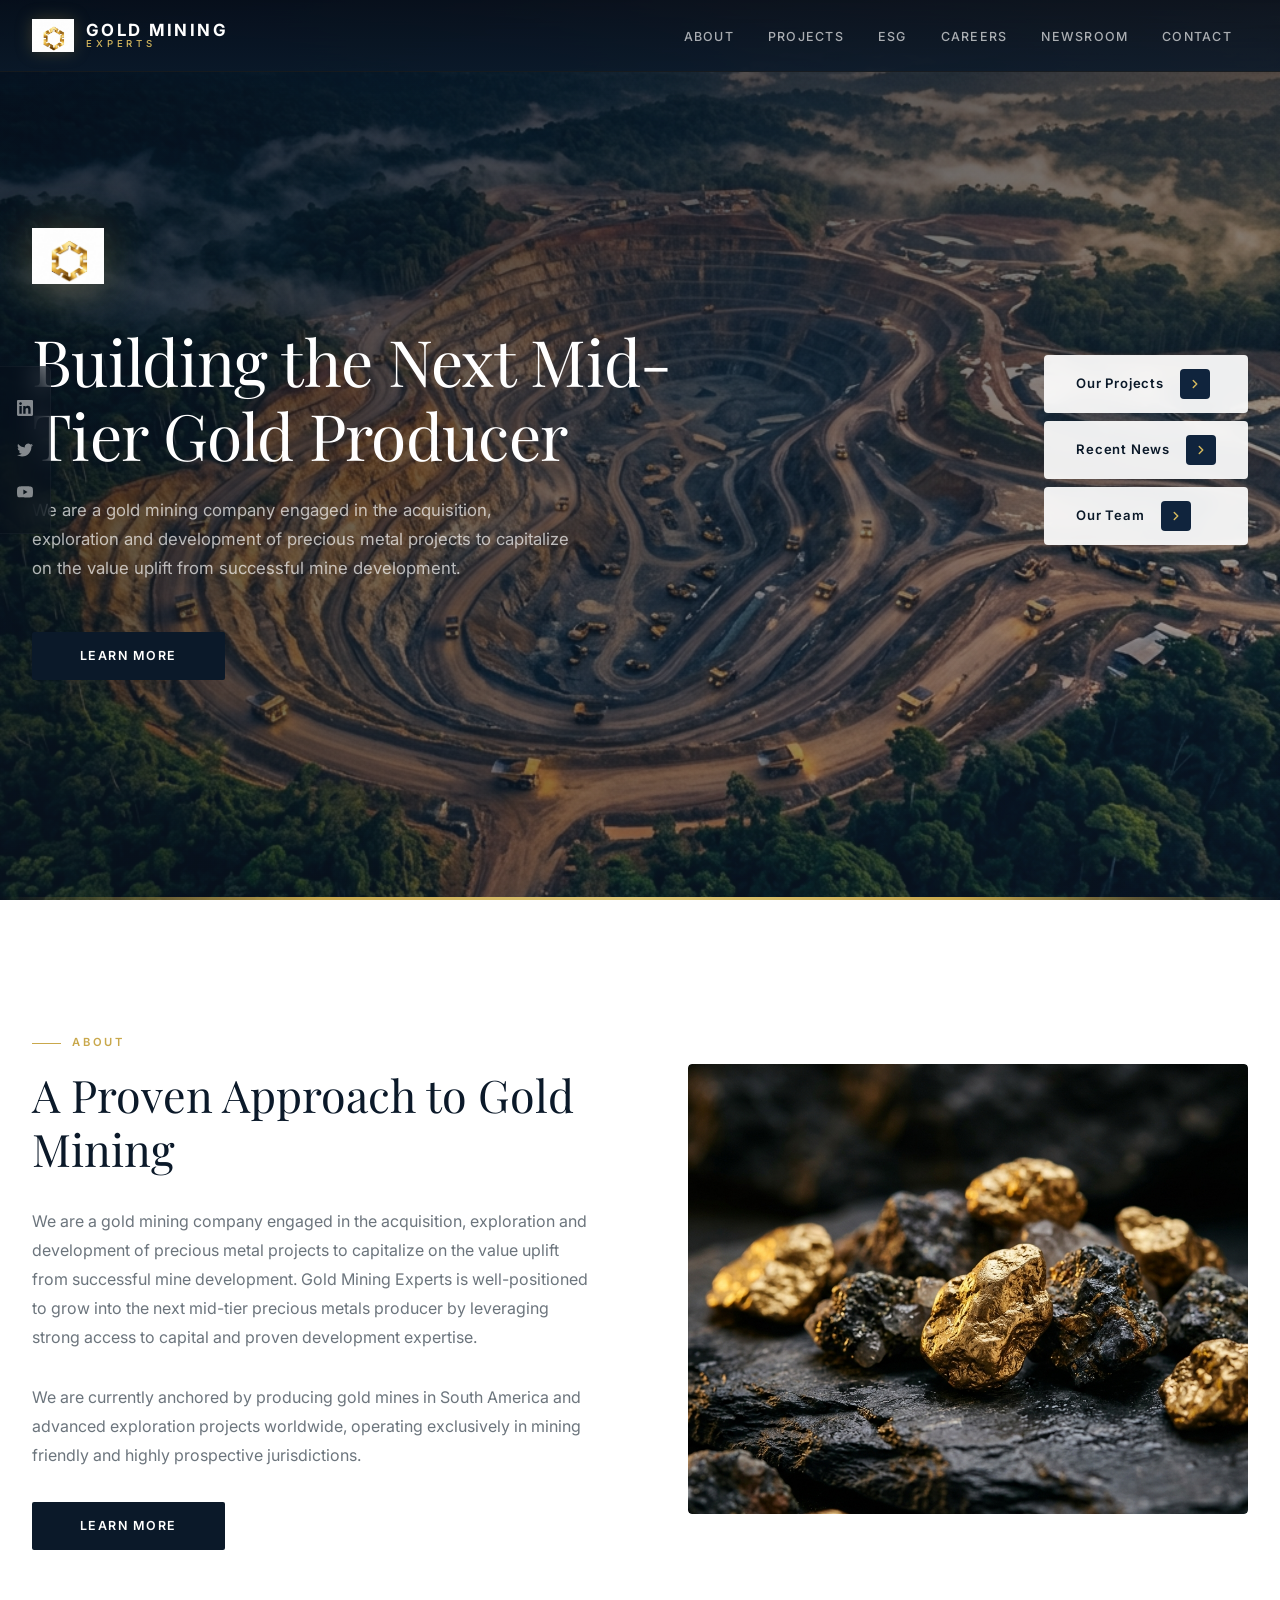
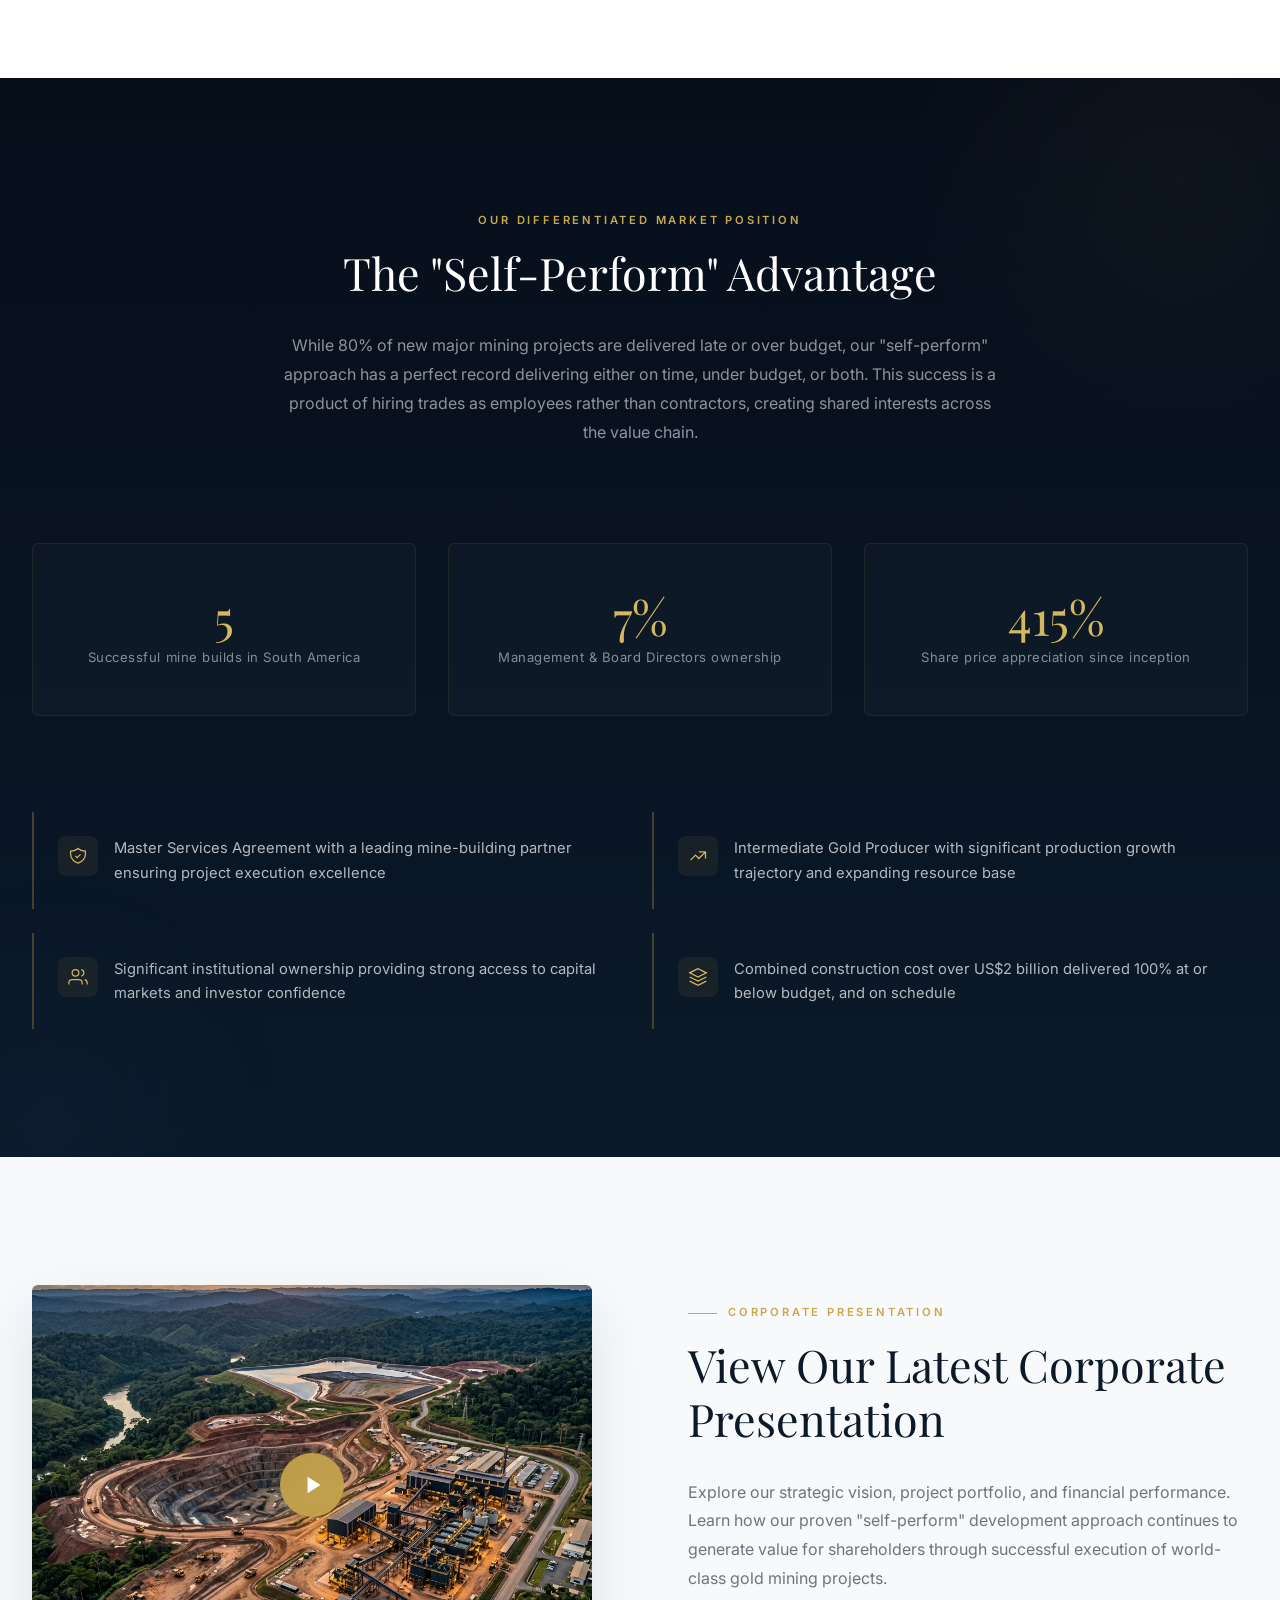
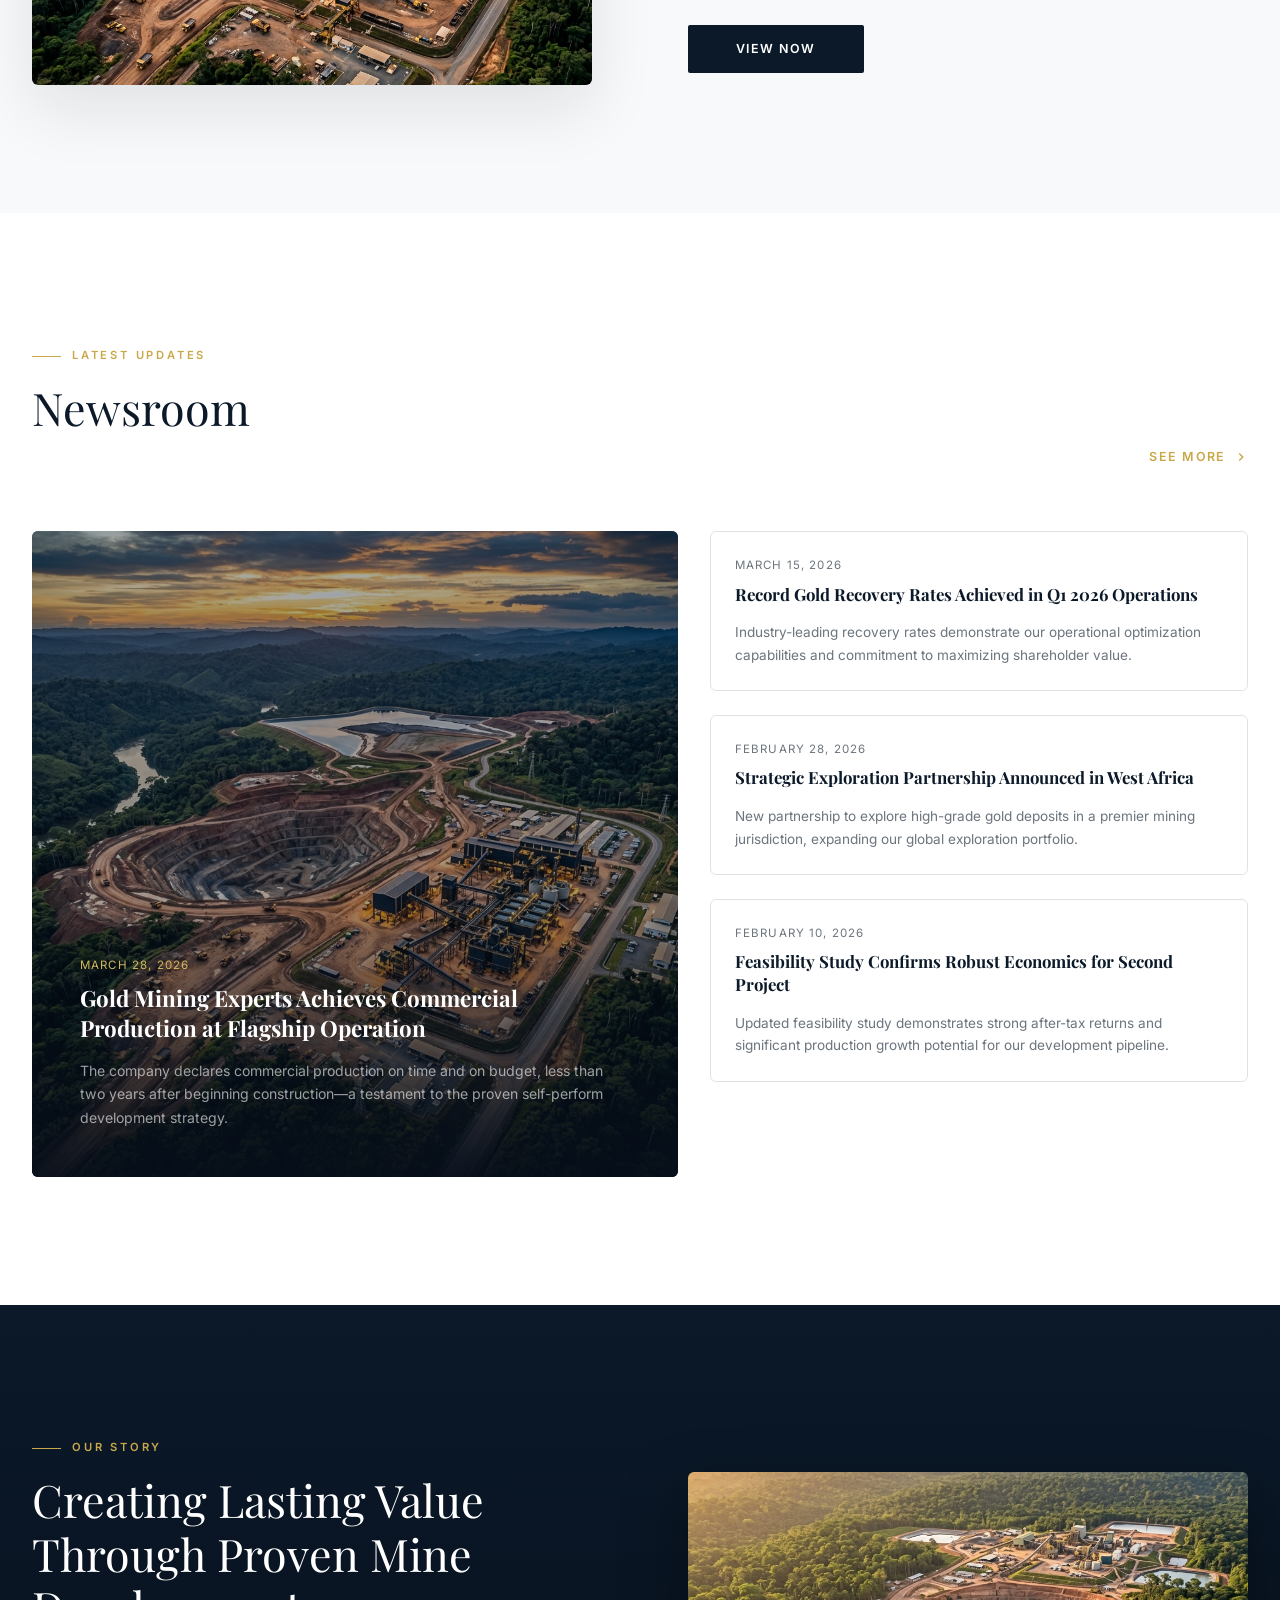
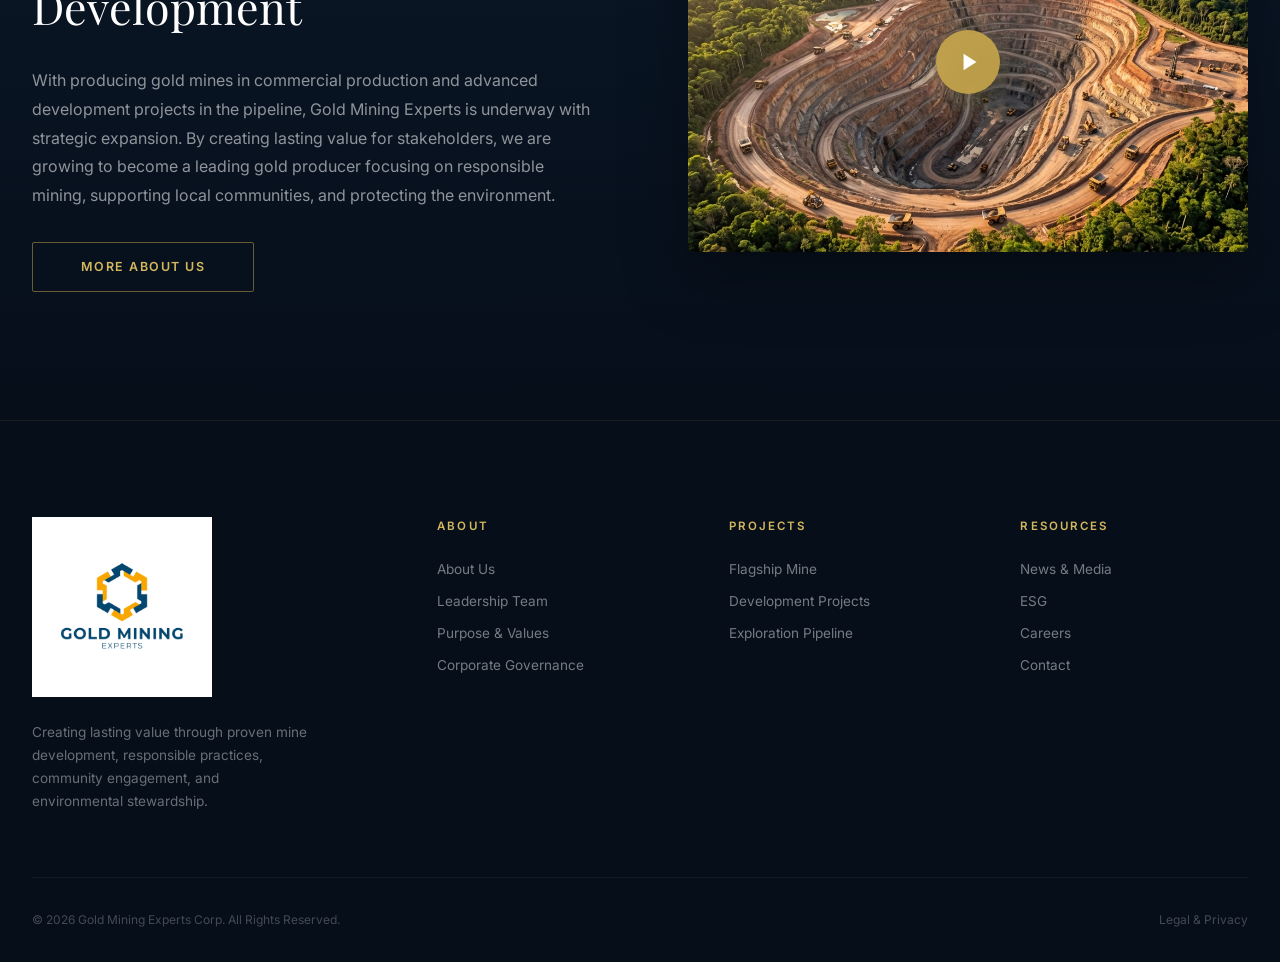
==== commit 8e0aa13a: "v2.0 — Full redesign: institutional copy, refined design system, all pages rebuilt - Complete CSS ov" ====
--- a/index.html
+++ b/index.html
@@ -3,7 +3,7 @@
 <head>
   <meta charset="UTF-8">
   <meta name="viewport" content="width=device-width, initial-scale=1.0">
-  <meta name="description" content="Gold Mining Experts — Industry-leading gold mining consultancy and development. Expert acquisition, exploration and development of precious metal projects worldwide.">
+  <meta name="description" content="Gold Mining Experts — A gold mining company engaged in the acquisition, exploration and development of precious metal projects. Well-positioned to grow into the next mid-tier precious metals producer.">
   <title>Gold Mining Experts | Home</title>
 
   <!-- Google Fonts -->
@@ -19,7 +19,7 @@
   <!-- ========== HEADER ========== -->
   <header class="site-header" id="site-header">
     <div class="header-inner">
-      <a href="#" class="logo" id="logo">
+      <a href="index.html" class="logo" id="logo">
         <div class="logo-icon">
           <img src="images/logo-gold-hexagon.png" alt="Gold Mining Experts logo">
         </div>
@@ -72,9 +72,6 @@
     <a href="#" class="social-link" aria-label="YouTube" id="social-youtube">
       <svg viewBox="0 0 24 24"><path d="M23.498 6.186a3.016 3.016 0 00-2.122-2.136C19.505 3.545 12 3.545 12 3.545s-7.505 0-9.377.505A3.017 3.017 0 00.502 6.186C0 8.07 0 12 0 12s0 3.93.502 5.814a3.016 3.016 0 002.122 2.136c1.871.505 9.376.505 9.376.505s7.505 0 9.377-.505a3.015 3.015 0 002.122-2.136C24 15.93 24 12 24 12s0-3.93-.502-5.814zM9.545 15.568V8.432L15.818 12l-6.273 3.568z"/></svg>
     </a>
-    <a href="#" class="social-link" aria-label="Facebook" id="social-facebook">
-      <svg viewBox="0 0 24 24"><path d="M24 12.073c0-6.627-5.373-12-12-12s-12 5.373-12 12c0 5.99 4.388 10.954 10.125 11.854v-8.385H7.078v-3.47h3.047V9.43c0-3.007 1.792-4.669 4.533-4.669 1.312 0 2.686.235 2.686.235v2.953H15.83c-1.491 0-1.956.925-1.956 1.874v2.25h3.328l-.532 3.47h-2.796v8.385C19.612 23.027 24 18.062 24 12.073z"/></svg>
-    </a>
   </aside>
 
   <!-- ========== HERO ========== -->
@@ -90,28 +87,28 @@
         <div class="hero-logo-badge">
           <img src="images/logo-gold-hexagon.png" alt="Gold Mining Experts emblem">
         </div>
-        <h1 class="hero-title">Your Trusted Gold Mining Experts</h1>
-        <p class="hero-subtitle">Industry-leading expertise in gold mining consultancy, exploration, and mine development. We deliver exceptional results through proven methodologies and decades of hands-on experience.</p>
-        <a href="#about" class="cta-button hero-cta" id="cta-hero">
-          <span>Discover More</span>
+        <h1 class="hero-title">Building the Next Mid-Tier Gold Producer</h1>
+        <p class="hero-subtitle">We are a gold mining company engaged in the acquisition, exploration and development of precious metal projects to capitalize on the value uplift from successful mine development.</p>
+        <a href="about.html" class="cta-button hero-cta" id="cta-hero">
+          <span>Learn More</span>
         </a>
       </div>
 
       <div class="hero-quick-links">
-        <a href="#services" class="quick-link" id="ql-services">
-          <span>Our Services</span>
+        <a href="projects.html" class="quick-link" id="ql-projects">
+          <span>Our Projects</span>
           <span class="arrow">
             <svg viewBox="0 0 24 24"><polyline points="9 18 15 12 9 6"></polyline></svg>
           </span>
         </a>
-        <a href="#projects" class="quick-link" id="ql-projects">
-          <span>Key Projects</span>
+        <a href="news.html" class="quick-link" id="ql-news">
+          <span>Recent News</span>
           <span class="arrow">
             <svg viewBox="0 0 24 24"><polyline points="9 18 15 12 9 6"></polyline></svg>
           </span>
         </a>
-        <a href="#contact" class="quick-link" id="ql-contact">
-          <span>Get In Touch</span>
+        <a href="about.html" class="quick-link" id="ql-team">
+          <span>Our Team</span>
           <span class="arrow">
             <svg viewBox="0 0 24 24"><polyline points="9 18 15 12 9 6"></polyline></svg>
           </span>
@@ -125,15 +122,15 @@
     <div class="container">
       <div class="about-inner">
         <div class="about-text reveal">
-          <span class="section-label">About Us</span>
-          <h2 class="section-title">Setting the Standard in Gold Mining</h2>
-          <p class="section-text">Gold Mining Experts is a premier gold mining consultancy engaged in the acquisition, exploration, and development of precious metal projects worldwide. We capitalize on value creation through expert mine development and operational excellence.</p>
-          <p class="section-text">With a team of seasoned professionals and a track record of successful projects across South America and Africa, we are positioned as the go-to partner for gold mining ventures seeking reliable, results-driven expertise.</p>
-          <a href="#" class="cta-button" id="cta-learn-more">
+          <span class="section-label">About</span>
+          <h2 class="section-title">A Proven Approach to Gold Mining</h2>
+          <p class="section-text">We are a gold mining company engaged in the acquisition, exploration and development of precious metal projects to capitalize on the value uplift from successful mine development. Gold Mining Experts is well-positioned to grow into the next mid-tier precious metals producer by leveraging strong access to capital and proven development expertise.</p>
+          <p class="section-text">We are currently anchored by producing gold mines in South America and advanced exploration projects worldwide, operating exclusively in mining friendly and highly prospective jurisdictions.</p>
+          <a href="about.html" class="cta-button" id="cta-learn-more">
             <span>Learn More</span>
           </a>
         </div>
-        <div class="about-image-wrapper reveal">
+        <div class="about-image-wrapper reveal" style="transition-delay: 150ms;">
           <img src="images/gold-ore.png" alt="Gold ore samples from mining operations" loading="lazy">
           <div class="about-image-accent"></div>
         </div>
@@ -141,75 +138,75 @@
     </div>
   </section>
 
-  <!-- ========== SERVICES / MARKET POSITION ========== -->
+  <!-- ========== MARKET POSITION ========== -->
   <section class="market-section" id="services">
     <div class="container">
       <div class="market-header reveal">
-        <span class="section-label">What We Do</span>
-        <h2 class="section-title">Comprehensive Mining Services</h2>
-        <p class="section-text">From initial exploration through to full-scale production, Gold Mining Experts provides end-to-end solutions. Our "self-perform" approach ensures projects are delivered on time, under budget, and to the highest standards.</p>
+        <span class="section-label">Our Differentiated Market Position</span>
+        <h2 class="section-title">The "Self-Perform" Advantage</h2>
+        <p class="section-text">While 80% of new major mining projects are delivered late or over budget, our "self-perform" approach has a perfect record delivering either on time, under budget, or both. This success is a product of hiring trades as employees rather than contractors, creating shared interests across the value chain.</p>
       </div>
 
       <div class="stats-grid">
         <div class="stat-card" id="stat-builds">
           <div class="stat-number">5</div>
-          <div class="stat-label">Successful mine builds across continents</div>
-        </div>
-        <div class="stat-card" id="stat-experience">
-          <div class="stat-number">25+</div>
-          <div class="stat-label">Years of combined industry experience</div>
-        </div>
-        <div class="stat-card" id="stat-projects">
-          <div class="stat-number">40+</div>
-          <div class="stat-label">Projects consulted worldwide</div>
+          <div class="stat-label">Successful mine builds in South America</div>
+        </div>
+        <div class="stat-card" id="stat-ownership">
+          <div class="stat-number">7%</div>
+          <div class="stat-label">Management & Board Directors ownership</div>
+        </div>
+        <div class="stat-card" id="stat-growth">
+          <div class="stat-number">434%</div>
+          <div class="stat-label">Share price appreciation since inception</div>
         </div>
       </div>
 
       <div class="differentiators">
-        <div class="diff-item" id="diff-exploration">
+        <div class="diff-item" id="diff-msa">
+          <div class="diff-icon">
+            <svg viewBox="0 0 24 24"><path d="M9 12l2 2 4-4m5.618-4.016A11.955 11.955 0 0112 2.944a11.955 11.955 0 01-8.618 3.04A12.02 12.02 0 003 9c0 5.591 3.824 10.29 9 11.622 5.176-1.332 9-6.03 9-11.622 0-1.042-.133-2.052-.382-3.016z"/></svg>
+          </div>
+          <div class="diff-text">Master Services Agreement with a leading mine-building partner ensuring project execution excellence</div>
+        </div>
+        <div class="diff-item" id="diff-producer">
+          <div class="diff-icon">
+            <svg viewBox="0 0 24 24"><path d="M13 7h8m0 0v8m0-8l-8 8-4-4-6 6"/></svg>
+          </div>
+          <div class="diff-text">Intermediate Gold Producer with significant production growth trajectory and expanding resource base</div>
+        </div>
+        <div class="diff-item" id="diff-institutional">
+          <div class="diff-icon">
+            <svg viewBox="0 0 24 24"><path d="M17 21v-2a4 4 0 00-4-4H5a4 4 0 00-4 4v2M9 11a4 4 0 100-8 4 4 0 000 8zM23 21v-2a4 4 0 00-3-3.87M16 3.13a4 4 0 010 7.75"/></svg>
+          </div>
+          <div class="diff-text">Significant institutional ownership providing strong access to capital markets and investor confidence</div>
+        </div>
+        <div class="diff-item" id="diff-record">
           <div class="diff-icon">
             <svg viewBox="0 0 24 24"><path d="M12 2L2 7l10 5 10-5-10-5zM2 17l10 5 10-5M2 12l10 5 10-5"/></svg>
           </div>
-          <div class="diff-text">Expert geological exploration and resource assessment to identify and validate high-potential gold deposits</div>
-        </div>
-        <div class="diff-item" id="diff-development">
-          <div class="diff-icon">
-            <svg viewBox="0 0 24 24"><path d="M9 12l2 2 4-4m5.618-4.016A11.955 11.955 0 0112 2.944a11.955 11.955 0 01-8.618 3.04A12.02 12.02 0 003 9c0 5.591 3.824 10.29 9 11.622 5.176-1.332 9-6.03 9-11.622 0-1.042-.133-2.052-.382-3.016z"/></svg>
-          </div>
-          <div class="diff-text">Full-cycle mine development from feasibility studies through construction and commissioning</div>
-        </div>
-        <div class="diff-item" id="diff-operations">
-          <div class="diff-icon">
-            <svg viewBox="0 0 24 24"><path d="M13 7h8m0 0v8m0-8l-8 8-4-4-6 6"/></svg>
-          </div>
-          <div class="diff-text">Operational optimization and production management delivering maximum gold recovery rates</div>
-        </div>
-        <div class="diff-item" id="diff-advisory">
-          <div class="diff-icon">
-            <svg viewBox="0 0 24 24"><path d="M17 21v-2a4 4 0 00-4-4H5a4 4 0 00-4 4v2M9 11a4 4 0 100-8 4 4 0 000 8zM23 21v-2a4 4 0 00-3-3.87M16 3.13a4 4 0 010 7.75"/></svg>
-          </div>
-          <div class="diff-text">Strategic advisory services including M&A support, due diligence, and investment evaluation</div>
-        </div>
-      </div>
-    </div>
-  </section>
-
-  <!-- ========== PROJECTS / EXPERTISE ========== -->
-  <section class="presentation-section" id="projects">
+          <div class="diff-text">Combined construction cost over US$2 billion delivered 100% at or below budget, and on schedule</div>
+        </div>
+      </div>
+    </div>
+  </section>
+
+  <!-- ========== CORPORATE PRESENTATION ========== -->
+  <section class="presentation-section" id="presentation">
     <div class="container">
       <div class="presentation-inner">
         <div class="presentation-image reveal" id="presentation-video">
           <img src="images/mine-operations.png" alt="Active mining operations overview" loading="lazy">
-          <button class="presentation-play" aria-label="Play project showcase video">
+          <button class="presentation-play" aria-label="View corporate presentation">
             <svg viewBox="0 0 24 24"><polygon points="5 3 19 12 5 21 5 3"/></svg>
           </button>
         </div>
-        <div class="presentation-content reveal">
-          <span class="section-label">Our Projects</span>
-          <h2 class="section-title">Proven Track Record Across Major Gold Projects</h2>
-          <p class="section-text">Our portfolio spans premier mining jurisdictions. Each project showcases our commitment to operational excellence, environmental stewardship, and community partnership. Explore our current and completed projects.</p>
-          <a href="#" class="cta-button" id="cta-view-projects">
-            <span>View Projects</span>
+        <div class="presentation-content reveal" style="transition-delay: 150ms;">
+          <span class="section-label">Corporate Presentation</span>
+          <h2 class="section-title">View Our Latest Corporate Presentation</h2>
+          <p class="section-text">Explore our strategic vision, project portfolio, and financial performance. Learn how our proven "self-perform" development approach continues to generate value for shareholders through successful execution of world-class gold mining projects.</p>
+          <a href="projects.html" class="cta-button" id="cta-view-presentation">
+            <span>View Now</span>
           </a>
         </div>
       </div>
@@ -224,7 +221,7 @@
           <span class="section-label">Latest Updates</span>
           <h2 class="section-title">Newsroom</h2>
         </div>
-        <a href="#" class="see-more-link" id="news-see-more">
+        <a href="news.html" class="see-more-link" id="news-see-more">
           <span>See More</span>
           <svg viewBox="0 0 24 24"><polyline points="9 18 15 12 9 6"></polyline></svg>
         </a>
@@ -235,47 +232,47 @@
           <img src="images/mine-operations.png" alt="Mining operations at project site" loading="lazy">
           <div class="news-featured-content">
             <div class="news-date">March 28, 2026</div>
-            <h3 class="news-title">Gold Mining Experts Completes Phase III Mine Development Ahead of Schedule</h3>
-            <p class="news-excerpt">Gold Mining Experts announces the successful completion of Phase III development at our flagship project, marking another milestone delivered ahead of schedule and under budget.</p>
+            <h3 class="news-title">Gold Mining Experts Achieves Commercial Production at Flagship Operation</h3>
+            <p class="news-excerpt">The company declares commercial production on time and on budget, less than two years after beginning construction—a testament to the proven self-perform development strategy.</p>
           </div>
         </a>
 
         <div class="news-list">
           <a href="#" class="news-item" id="news-item-1">
             <div class="news-date">March 15, 2026</div>
-            <h3 class="news-title">Record Gold Recovery Rates Achieved in Q1 2026</h3>
-            <p class="news-excerpt">Industry-leading recovery rates demonstrate our operational optimization capabilities.</p>
+            <h3 class="news-title">Record Gold Recovery Rates Achieved in Q1 2026 Operations</h3>
+            <p class="news-excerpt">Industry-leading recovery rates demonstrate our operational optimization capabilities and commitment to maximizing shareholder value.</p>
           </a>
           <a href="#" class="news-item" id="news-item-2">
             <div class="news-date">February 28, 2026</div>
-            <h3 class="news-title">New Exploration Partnership Announced in West Africa</h3>
-            <p class="news-excerpt">Strategic partnership to explore high-grade gold deposits in a premier mining jurisdiction.</p>
+            <h3 class="news-title">Strategic Exploration Partnership Announced in West Africa</h3>
+            <p class="news-excerpt">New partnership to explore high-grade gold deposits in a premier mining jurisdiction, expanding our global exploration portfolio.</p>
           </a>
           <a href="#" class="news-item" id="news-item-3">
             <div class="news-date">February 10, 2026</div>
-            <h3 class="news-title">Gold Mining Experts Expands Advisory Services to Asia-Pacific Region</h3>
-            <p class="news-excerpt">Growing demand drives expansion of our consultancy services into new markets.</p>
-          </a>
-        </div>
-      </div>
-    </div>
-  </section>
-
-  <!-- ========== EXPERTISE / MEDIA ========== -->
+            <h3 class="news-title">Feasibility Study Confirms Robust Economics for Second Project</h3>
+            <p class="news-excerpt">Updated feasibility study demonstrates strong after-tax returns and significant production growth potential for our development pipeline.</p>
+          </a>
+        </div>
+      </div>
+    </div>
+  </section>
+
+  <!-- ========== MEDIA / EXPERTISE ========== -->
   <section class="media-section" id="expertise">
     <div class="container">
       <div class="media-inner">
         <div class="media-content reveal">
-          <span class="section-label">Our Expertise</span>
-          <h2 class="section-title">Decades of Gold Mining Excellence</h2>
-          <p class="section-text">Gold Mining Experts brings together a team of geologists, mining engineers, and project managers with unparalleled experience. We are committed to creating lasting value through responsible mining practices, supporting local communities, and protecting the environment.</p>
-          <a href="#" class="cta-button" id="cta-more-expertise">
-            <span>Meet Our Team</span>
-          </a>
-        </div>
-        <div class="media-video reveal" id="media-video">
-          <img src="images/hero-mine.png" alt="Aerial view of mining operations" loading="lazy">
-          <button class="presentation-play" aria-label="Play expertise video">
+          <span class="section-label">Our Story</span>
+          <h2 class="section-title">Creating Lasting Value Through Proven Mine Development</h2>
+          <p class="section-text">With producing gold mines in commercial production and advanced development projects in the pipeline, Gold Mining Experts is underway with strategic expansion. By creating lasting value for stakeholders, we are growing to become a leading gold producer focusing on responsible mining, supporting local communities, and protecting the environment.</p>
+          <a href="about.html" class="cta-button" id="cta-more-media">
+            <span>More About Us</span>
+          </a>
+        </div>
+        <div class="media-video reveal" style="transition-delay: 150ms;" id="media-video">
+          <img src="images/mine-aerial.png" alt="Aerial view of mining operations" loading="lazy">
+          <button class="presentation-play" aria-label="Watch expertise video">
             <svg viewBox="0 0 24 24"><polygon points="5 3 19 12 5 21 5 3"/></svg>
           </button>
         </div>
@@ -293,16 +290,25 @@
               <img src="images/logo-with-text.png" alt="Gold Mining Experts full logo">
             </div>
           </div>
-          <p class="footer-description">Creating lasting value through expert mining consultancy, responsible practices, community engagement, and environmental stewardship.</p>
+          <p class="footer-description">Creating lasting value through proven mine development, responsible practices, community engagement, and environmental stewardship.</p>
         </div>
 
         <div class="footer-col">
-          <h4 class="footer-heading">Company</h4>
+          <h4 class="footer-heading">About</h4>
           <nav class="footer-links">
             <a href="about.html" class="footer-link">About Us</a>
-            <a href="projects.html" class="footer-link">Projects</a>
-            <a href="esg.html" class="footer-link">ESG</a>
-            <a href="careers.html" class="footer-link">Careers</a>
+            <a href="about.html" class="footer-link">Leadership Team</a>
+            <a href="about.html" class="footer-link">Purpose & Values</a>
+            <a href="about.html" class="footer-link">Corporate Governance</a>
+          </nav>
+        </div>
+
+        <div class="footer-col">
+          <h4 class="footer-heading">Projects</h4>
+          <nav class="footer-links">
+            <a href="projects.html" class="footer-link">Flagship Mine</a>
+            <a href="projects.html" class="footer-link">Development Projects</a>
+            <a href="projects.html" class="footer-link">Exploration Pipeline</a>
           </nav>
         </div>
 
@@ -310,32 +316,15 @@
           <h4 class="footer-heading">Resources</h4>
           <nav class="footer-links">
             <a href="news.html" class="footer-link">News & Media</a>
-            <a href="#" class="footer-link">Investors</a>
+            <a href="esg.html" class="footer-link">ESG</a>
+            <a href="careers.html" class="footer-link">Careers</a>
             <a href="contact.html" class="footer-link">Contact</a>
           </nav>
         </div>
-
-        <div class="footer-col">
-          <h4 class="footer-heading">Projects</h4>
-          <nav class="footer-links">
-            <a href="projects.html" class="footer-link">Current Operations</a>
-            <a href="projects.html" class="footer-link">Exploration</a>
-            <a href="projects.html" class="footer-link">Pipeline</a>
-          </nav>
-        </div>
-
-        <div class="footer-col" style="display: none;">
-          <h4 class="footer-heading">Contact</h4>
-          <nav class="footer-links">
-            <a href="#" class="footer-link">Get In Touch</a>
-            <a href="#" class="footer-link">Careers</a>
-            <a href="#" class="footer-link">Partnerships</a>
-          </nav>
-        </div>
       </div>
 
       <div class="footer-bottom">
-        <p class="footer-copyright">&copy; 2026 Gold Mining Experts. All Rights Reserved.</p>
+        <p class="footer-copyright">&copy; 2026 Gold Mining Experts Corp. All Rights Reserved.</p>
         <a href="#" class="footer-legal-link" id="footer-legal">Legal & Privacy</a>
       </div>
     </div>
--- a/index.css
+++ b/index.css
@@ -1,41 +1,52 @@
 /* ============================================
-   GOLD MINING EXPERTS — Design System
-   Premium Mining Consultancy Website
+   GOLD MINING EXPERTS — Design System v2.0
+   Premium Mining Company Website
+   Modeled after gmin.gold — institutional feel
    ============================================ */
 
 /* --- Design Tokens --- */
 :root {
-  /* Colors */
-  --navy-950: #0a1628;
-  --navy-900: #0d1f3c;
-  --navy-800: #132d54;
-  --navy-700: #1a3d6d;
-  --navy-600: #234f87;
+  /* Core palette — deep navy institutional tones */
+  --navy-950: #060e1a;
+  --navy-900: #0b1929;
+  --navy-800: #10243d;
+  --navy-700: #173457;
+  --navy-600: #1e4571;
+  --navy-500: #2a5a8f;
+
+  /* Gold accent system */
+  --gold-600: #a8872e;
   --gold-500: #c9a84c;
   --gold-400: #d4b85e;
   --gold-300: #e0c977;
   --gold-200: #eadaa0;
   --gold-100: #f5ecd0;
+
+  /* Neutrals */
   --cream-50: #faf6ec;
   --cream-100: #f0e8d4;
   --white: #ffffff;
-  --gray-100: #f4f5f7;
-  --gray-200: #e2e4e8;
-  --gray-300: #c8ccd4;
-  --gray-500: #6b7280;
-  --gray-700: #374151;
-  --gray-900: #111827;
-
-  /* Typography */
+  --off-white: #f8f9fa;
+  --gray-100: #f1f3f5;
+  --gray-200: #dee2e6;
+  --gray-300: #ced4da;
+  --gray-400: #adb5bd;
+  --gray-500: #6c757d;
+  --gray-600: #495057;
+  --gray-700: #343a40;
+  --gray-800: #212529;
+  --gray-900: #0d1117;
+
+  /* Typography — two fonts, clear hierarchy */
   --font-display: 'Playfair Display', Georgia, serif;
   --font-body: 'Inter', system-ui, -apple-system, sans-serif;
 
-  /* Custom Easing Curves */
+  /* Motion — smooth, professional curves */
   --ease-out: cubic-bezier(0.23, 1, 0.32, 1);
   --ease-in-out: cubic-bezier(0.77, 0, 0.175, 1);
   --ease-drawer: cubic-bezier(0.32, 0.72, 0, 1);
 
-  /* Spacing */
+  /* Spacing scale */
   --space-xs: 0.25rem;
   --space-sm: 0.5rem;
   --space-md: 1rem;
@@ -69,7 +80,7 @@
 
 body {
   font-family: var(--font-body);
-  color: var(--gray-900);
+  color: var(--gray-800);
   background: var(--white);
   line-height: 1.6;
   overflow-x: hidden;
@@ -125,16 +136,17 @@
   right: 0;
   z-index: 1000;
   height: var(--header-height);
-  background: linear-gradient(180deg, rgba(10, 22, 40, 0.97) 0%, rgba(13, 31, 60, 0.95) 100%);
-  backdrop-filter: blur(16px);
-  -webkit-backdrop-filter: blur(16px);
-  border-bottom: 1px solid rgba(201, 168, 76, 0.12);
-  transition: background 300ms var(--ease-out), box-shadow 300ms var(--ease-out);
+  background: linear-gradient(180deg, rgba(6, 14, 26, 0.92) 0%, rgba(11, 25, 41, 0.88) 100%);
+  backdrop-filter: blur(20px);
+  -webkit-backdrop-filter: blur(20px);
+  border-bottom: 1px solid rgba(201, 168, 76, 0.08);
+  transition: background 400ms var(--ease-out), box-shadow 400ms var(--ease-out), border-color 400ms var(--ease-out);
 }
 
 .site-header.scrolled {
-  background: rgba(10, 22, 40, 0.98);
-  box-shadow: 0 4px 32px rgba(0, 0, 0, 0.3);
+  background: rgba(6, 14, 26, 0.97);
+  box-shadow: 0 4px 40px rgba(0, 0, 0, 0.35);
+  border-color: rgba(201, 168, 76, 0.15);
 }
 
 .header-inner {
@@ -147,17 +159,22 @@
   padding: 0 var(--space-xl);
 }
 
-/* Logo with actual image */
+/* Logo */
 .logo {
   display: flex;
   align-items: center;
-  gap: 10px;
+  gap: 12px;
   z-index: 1001;
+  transition: opacity 200ms ease;
+}
+
+.logo:hover {
+  opacity: 0.85;
 }
 
 .logo-icon {
-  width: 44px;
-  height: 44px;
+  width: 42px;
+  height: 42px;
   flex-shrink: 0;
 }
 
@@ -165,7 +182,7 @@
   width: 100%;
   height: 100%;
   object-fit: contain;
-  filter: drop-shadow(0 0 6px rgba(201, 168, 76, 0.3));
+  filter: drop-shadow(0 0 8px rgba(201, 168, 76, 0.25));
 }
 
 .logo-text {
@@ -176,19 +193,19 @@
 
 .logo-text .company-name {
   font-family: var(--font-body);
-  font-size: 1.1rem;
+  font-size: 1.05rem;
   font-weight: 700;
   color: var(--white);
-  letter-spacing: 0.12em;
+  letter-spacing: 0.14em;
   text-transform: uppercase;
 }
 
 .logo-text .company-tagline {
   font-family: var(--font-body);
-  font-size: 0.65rem;
+  font-size: 0.6rem;
   font-weight: 500;
   color: var(--gold-400);
-  letter-spacing: 0.35em;
+  letter-spacing: 0.4em;
   text-transform: uppercase;
 }
 
@@ -196,24 +213,23 @@
 .main-nav {
   display: flex;
   align-items: center;
-  gap: var(--space-lg);
 }
 
 .nav-list {
   display: flex;
   align-items: center;
-  gap: var(--space-xs);
+  gap: 2px;
 }
 
 .nav-link {
   position: relative;
-  font-size: 0.8rem;
+  font-size: 0.78rem;
   font-weight: 500;
-  color: rgba(255, 255, 255, 0.75);
+  color: rgba(255, 255, 255, 0.65);
   letter-spacing: 0.1em;
   text-transform: uppercase;
   padding: var(--space-sm) var(--space-md);
-  transition: color 200ms ease, transform 160ms var(--ease-out);
+  transition: color 250ms ease;
 }
 
 .nav-link::after {
@@ -223,8 +239,8 @@
   left: 50%;
   width: 0;
   height: 2px;
-  background: var(--gold-400);
-  transition: width 250ms var(--ease-out), left 250ms var(--ease-out);
+  background: linear-gradient(90deg, var(--gold-500), var(--gold-400));
+  transition: width 300ms var(--ease-out), left 300ms var(--ease-out);
 }
 
 @media (hover: hover) and (pointer: fine) {
@@ -236,10 +252,6 @@
     width: 100%;
     left: 0;
   }
-}
-
-.nav-link:active {
-  transform: scale(0.97);
 }
 
 .nav-link.active {
@@ -290,39 +302,37 @@
   z-index: 100;
   display: flex;
   flex-direction: column;
-  gap: var(--space-md);
-  padding: var(--space-lg) var(--space-md);
-  background: rgba(10, 22, 40, 0.6);
-  backdrop-filter: blur(8px);
-  border-radius: 0 8px 8px 0;
+  gap: var(--space-sm);
+  padding: var(--space-lg) var(--space-sm);
+  background: rgba(6, 14, 26, 0.5);
+  backdrop-filter: blur(12px);
+  border-radius: 0 6px 6px 0;
+  border: 1px solid rgba(255, 255, 255, 0.04);
+  border-left: none;
 }
 
 .social-link {
   display: flex;
   align-items: center;
   justify-content: center;
-  width: 36px;
-  height: 36px;
+  width: 34px;
+  height: 34px;
   color: var(--white);
-  opacity: 0.6;
-  transition: opacity 250ms var(--ease-out), transform 160ms var(--ease-out);
+  opacity: 0.5;
+  transition: opacity 250ms var(--ease-out), transform 200ms var(--ease-out);
 }
 
 .social-link svg {
-  width: 18px;
-  height: 18px;
+  width: 16px;
+  height: 16px;
   fill: currentColor;
 }
 
 @media (hover: hover) and (pointer: fine) {
   .social-link:hover {
     opacity: 1;
-    transform: scale(1.1);
-  }
-}
-
-.social-link:active {
-  transform: scale(0.95);
+    transform: scale(1.15);
+  }
 }
 
 /* ============================================
@@ -347,22 +357,23 @@
   width: 100%;
   height: 100%;
   object-fit: cover;
-  animation: heroZoom 25s linear infinite alternate;
+  animation: heroZoom 30s linear infinite alternate;
 }
 
 @keyframes heroZoom {
   from { transform: scale(1); }
-  to { transform: scale(1.08); }
+  to { transform: scale(1.06); }
 }
 
 .hero-overlay {
   position: absolute;
   inset: 0;
   background: linear-gradient(
-    135deg,
-    rgba(10, 22, 40, 0.78) 0%,
-    rgba(13, 31, 60, 0.6) 40%,
-    rgba(19, 45, 84, 0.4) 100%
+    145deg,
+    rgba(6, 14, 26, 0.82) 0%,
+    rgba(11, 25, 41, 0.65) 35%,
+    rgba(16, 36, 61, 0.45) 70%,
+    rgba(23, 52, 87, 0.35) 100%
   );
   z-index: 1;
 }
@@ -373,7 +384,7 @@
   left: 0;
   right: 0;
   height: 3px;
-  background: linear-gradient(90deg, var(--gold-500), var(--gold-300), var(--gold-500));
+  background: linear-gradient(90deg, transparent, var(--gold-500), var(--gold-300), var(--gold-500), transparent);
   z-index: 2;
 }
 
@@ -395,13 +406,13 @@
 
 /* Hero logo badge */
 .hero-logo-badge {
-  width: 80px;
-  height: 80px;
+  width: 72px;
+  height: 72px;
   margin-bottom: var(--space-xl);
   opacity: 0;
-  transform: scale(0.8);
-  animation: logoPop 700ms var(--ease-out) 200ms forwards;
-  filter: drop-shadow(0 4px 20px rgba(201, 168, 76, 0.4));
+  transform: scale(0.7) rotate(-10deg);
+  animation: logoPop 800ms var(--ease-out) 200ms forwards;
+  filter: drop-shadow(0 4px 24px rgba(201, 168, 76, 0.35));
 }
 
 .hero-logo-badge img {
@@ -413,37 +424,38 @@
 @keyframes logoPop {
   to {
     opacity: 1;
-    transform: scale(1);
+    transform: scale(1) rotate(0deg);
   }
 }
 
 .hero-title {
   font-family: var(--font-display);
-  font-size: clamp(2.5rem, 5vw, 4.2rem);
+  font-size: clamp(2.4rem, 5vw, 4rem);
   font-weight: 400;
   color: var(--white);
   line-height: 1.15;
   letter-spacing: -0.01em;
   opacity: 0;
-  transform: translateY(24px);
-  animation: fadeUp 800ms var(--ease-out) 400ms forwards;
+  transform: translateY(28px);
+  animation: fadeUp 900ms var(--ease-out) 400ms forwards;
 }
 
 .hero-subtitle {
   font-size: 1.05rem;
-  color: rgba(255, 255, 255, 0.7);
+  color: rgba(255, 255, 255, 0.68);
   margin-top: var(--space-lg);
-  line-height: 1.7;
-  opacity: 0;
-  transform: translateY(24px);
-  animation: fadeUp 800ms var(--ease-out) 550ms forwards;
+  line-height: 1.75;
+  max-width: 540px;
+  opacity: 0;
+  transform: translateY(28px);
+  animation: fadeUp 900ms var(--ease-out) 600ms forwards;
 }
 
 .hero-cta {
   margin-top: var(--space-2xl);
   opacity: 0;
-  transform: translateY(24px);
-  animation: fadeUp 800ms var(--ease-out) 700ms forwards;
+  transform: translateY(28px);
+  animation: fadeUp 900ms var(--ease-out) 800ms forwards;
 }
 
 @keyframes fadeUp {
@@ -457,10 +469,10 @@
 .hero-quick-links {
   display: flex;
   flex-direction: column;
-  gap: var(--space-md);
-  opacity: 0;
-  transform: translateX(24px);
-  animation: fadeLeft 800ms var(--ease-out) 800ms forwards;
+  gap: var(--space-sm);
+  opacity: 0;
+  transform: translateX(28px);
+  animation: fadeLeft 900ms var(--ease-out) 900ms forwards;
 }
 
 @keyframes fadeLeft {
@@ -474,27 +486,27 @@
   display: flex;
   align-items: center;
   gap: var(--space-md);
-  padding: var(--space-md) var(--space-xl);
-  background: rgba(250, 246, 236, 0.9);
+  padding: 14px var(--space-xl);
+  background: rgba(255, 255, 255, 0.92);
   backdrop-filter: blur(8px);
   border-radius: 4px;
   color: var(--navy-900);
-  font-size: 0.85rem;
-  font-weight: 500;
-  letter-spacing: 0.05em;
-  transition: transform 200ms var(--ease-out), background 200ms ease, box-shadow 200ms var(--ease-out);
+  font-size: 0.82rem;
+  font-weight: 600;
+  letter-spacing: 0.06em;
+  transition: transform 250ms var(--ease-out), background 200ms ease, box-shadow 250ms var(--ease-out);
 }
 
 .quick-link .arrow {
   display: flex;
   align-items: center;
   justify-content: center;
-  width: 32px;
-  height: 32px;
+  width: 30px;
+  height: 30px;
   background: var(--navy-800);
   border-radius: 4px;
   color: var(--gold-400);
-  transition: background 200ms ease, transform 200ms var(--ease-out);
+  transition: background 200ms ease, transform 250ms var(--ease-out);
 }
 
 .quick-link .arrow svg {
@@ -509,37 +521,21 @@
 
 @media (hover: hover) and (pointer: fine) {
   .quick-link:hover {
-    transform: translateX(-4px);
-    background: rgba(255, 255, 255, 0.95);
-    box-shadow: 0 8px 32px rgba(0, 0, 0, 0.15);
+    transform: translateX(-6px);
+    background: var(--white);
+    box-shadow: 0 12px 40px rgba(0, 0, 0, 0.15);
   }
 
   .quick-link:hover .arrow {
-    background: var(--navy-700);
-    transform: translateX(2px);
-  }
-}
-
-.quick-link:active {
-  transform: scale(0.97);
+    background: var(--gold-500);
+    color: var(--white);
+    transform: translateX(3px);
+  }
 }
 
 /* ============================================
-   ABOUT SECTION
+   SHARED SECTION COMPONENTS
    ============================================ */
-.about-section {
-  padding: var(--space-5xl) 0;
-  background: var(--white);
-  position: relative;
-}
-
-.about-inner {
-  display: grid;
-  grid-template-columns: 1fr 1fr;
-  gap: var(--space-4xl);
-  align-items: center;
-}
-
 .section-label {
   display: inline-block;
   font-size: 0.7rem;
@@ -564,7 +560,7 @@
 
 .section-title {
   font-family: var(--font-display);
-  font-size: clamp(2rem, 3.5vw, 3rem);
+  font-size: clamp(1.9rem, 3.5vw, 2.8rem);
   font-weight: 400;
   color: var(--navy-900);
   line-height: 1.2;
@@ -582,17 +578,17 @@
   display: inline-flex;
   align-items: center;
   gap: var(--space-sm);
-  padding: var(--space-md) var(--space-2xl);
+  padding: 14px var(--space-2xl);
   background: var(--navy-900);
   color: var(--white);
-  font-size: 0.8rem;
+  font-size: 0.78rem;
   font-weight: 600;
   letter-spacing: 0.12em;
   text-transform: uppercase;
   border-radius: 2px;
   position: relative;
   overflow: hidden;
-  transition: transform 160ms var(--ease-out), box-shadow 200ms var(--ease-out);
+  transition: transform 200ms var(--ease-out), box-shadow 250ms var(--ease-out);
 }
 
 .cta-button::before {
@@ -601,7 +597,7 @@
   inset: 0;
   background: linear-gradient(135deg, var(--gold-500), var(--gold-400));
   opacity: 0;
-  transition: opacity 250ms ease;
+  transition: opacity 300ms ease;
 }
 
 .cta-button span {
@@ -611,7 +607,7 @@
 
 @media (hover: hover) and (pointer: fine) {
   .cta-button:hover {
-    box-shadow: 0 8px 24px rgba(10, 22, 40, 0.3);
+    box-shadow: 0 8px 28px rgba(10, 22, 40, 0.35);
   }
 
   .cta-button:hover::before {
@@ -621,6 +617,22 @@
 
 .cta-button:active {
   transform: scale(0.97);
+}
+
+/* ============================================
+   ABOUT SECTION
+   ============================================ */
+.about-section {
+  padding: var(--space-5xl) 0;
+  background: var(--white);
+  position: relative;
+}
+
+.about-inner {
+  display: grid;
+  grid-template-columns: 1fr 1fr;
+  gap: var(--space-4xl);
+  align-items: center;
 }
 
 .about-image-wrapper {
@@ -634,12 +646,12 @@
   height: 450px;
   object-fit: cover;
   border-radius: 4px;
-  transition: transform 600ms var(--ease-out);
+  transition: transform 700ms var(--ease-out);
 }
 
 @media (hover: hover) and (pointer: fine) {
   .about-image-wrapper:hover img {
-    transform: scale(1.03);
+    transform: scale(1.04);
   }
 }
 
@@ -669,9 +681,20 @@
   position: absolute;
   top: -200px;
   right: -200px;
+  width: 600px;
+  height: 600px;
+  background: radial-gradient(circle, rgba(201, 168, 76, 0.04) 0%, transparent 65%);
+  pointer-events: none;
+}
+
+.market-section::after {
+  content: '';
+  position: absolute;
+  bottom: -200px;
+  left: -200px;
   width: 500px;
   height: 500px;
-  background: radial-gradient(circle, rgba(201, 168, 76, 0.06) 0%, transparent 70%);
+  background: radial-gradient(circle, rgba(30, 69, 113, 0.08) 0%, transparent 65%);
   pointer-events: none;
 }
 
@@ -693,9 +716,9 @@
 }
 
 .market-header .section-text {
-  max-width: 700px;
+  max-width: 720px;
   margin: 0 auto;
-  color: rgba(255, 255, 255, 0.6);
+  color: rgba(255, 255, 255, 0.55);
 }
 
 .stats-grid {
@@ -706,12 +729,12 @@
 }
 
 .stat-card {
-  padding: var(--space-2xl);
-  background: rgba(255, 255, 255, 0.03);
-  border: 1px solid rgba(201, 168, 76, 0.12);
-  border-radius: 8px;
+  padding: var(--space-2xl) var(--space-xl);
+  background: rgba(255, 255, 255, 0.025);
+  border: 1px solid rgba(201, 168, 76, 0.1);
+  border-radius: 6px;
   text-align: center;
-  transition: transform 250ms var(--ease-out), border-color 300ms ease, background 300ms ease;
+  transition: transform 300ms var(--ease-out), border-color 300ms ease, background 300ms ease;
   opacity: 0;
   transform: translateY(20px);
 }
@@ -721,20 +744,20 @@
 }
 
 .stat-card:nth-child(1).visible { animation-delay: 0ms; }
-.stat-card:nth-child(2).visible { animation-delay: 50ms; }
-.stat-card:nth-child(3).visible { animation-delay: 100ms; }
+.stat-card:nth-child(2).visible { animation-delay: 80ms; }
+.stat-card:nth-child(3).visible { animation-delay: 160ms; }
 
 @media (hover: hover) and (pointer: fine) {
   .stat-card:hover {
-    transform: translateY(-4px);
+    transform: translateY(-6px);
     border-color: rgba(201, 168, 76, 0.3);
-    background: rgba(255, 255, 255, 0.06);
+    background: rgba(255, 255, 255, 0.05);
   }
 }
 
 .stat-number {
   font-family: var(--font-display);
-  font-size: 2.8rem;
+  font-size: 3rem;
   font-weight: 400;
   color: var(--gold-400);
   line-height: 1;
@@ -742,9 +765,10 @@
 }
 
 .stat-label {
-  font-size: 0.85rem;
-  color: rgba(255, 255, 255, 0.6);
-  letter-spacing: 0.05em;
+  font-size: 0.82rem;
+  color: rgba(255, 255, 255, 0.5);
+  letter-spacing: 0.04em;
+  line-height: 1.5;
 }
 
 /* Differentiators */
@@ -759,9 +783,10 @@
   align-items: flex-start;
   gap: var(--space-md);
   padding: var(--space-lg);
-  border-left: 2px solid var(--gold-500);
+  border-left: 2px solid rgba(201, 168, 76, 0.3);
   opacity: 0;
   transform: translateY(16px);
+  transition: border-color 300ms ease;
 }
 
 .diff-item.visible {
@@ -769,9 +794,15 @@
 }
 
 .diff-item:nth-child(1).visible { animation-delay: 0ms; }
-.diff-item:nth-child(2).visible { animation-delay: 60ms; }
-.diff-item:nth-child(3).visible { animation-delay: 120ms; }
-.diff-item:nth-child(4).visible { animation-delay: 180ms; }
+.diff-item:nth-child(2).visible { animation-delay: 80ms; }
+.diff-item:nth-child(3).visible { animation-delay: 160ms; }
+.diff-item:nth-child(4).visible { animation-delay: 240ms; }
+
+@media (hover: hover) and (pointer: fine) {
+  .diff-item:hover {
+    border-color: var(--gold-400);
+  }
+}
 
 .diff-icon {
   flex-shrink: 0;
@@ -780,7 +811,7 @@
   display: flex;
   align-items: center;
   justify-content: center;
-  background: rgba(201, 168, 76, 0.1);
+  background: rgba(201, 168, 76, 0.08);
   border-radius: 8px;
   color: var(--gold-400);
 }
@@ -794,9 +825,9 @@
 }
 
 .diff-text {
-  font-size: 0.95rem;
-  color: rgba(255, 255, 255, 0.75);
-  line-height: 1.6;
+  font-size: 0.92rem;
+  color: rgba(255, 255, 255, 0.7);
+  line-height: 1.65;
 }
 
 /* ============================================
@@ -804,7 +835,7 @@
    ============================================ */
 .presentation-section {
   padding: var(--space-5xl) 0;
-  background: var(--cream-50);
+  background: var(--off-white);
 }
 
 .presentation-inner {
@@ -816,21 +847,21 @@
 
 .presentation-image {
   position: relative;
-  border-radius: 8px;
+  border-radius: 6px;
   overflow: hidden;
-  box-shadow: 0 24px 64px rgba(10, 22, 40, 0.12);
+  box-shadow: 0 24px 64px rgba(10, 22, 40, 0.1);
 }
 
 .presentation-image img {
   width: 100%;
-  height: 380px;
+  height: 400px;
   object-fit: cover;
-  transition: transform 600ms var(--ease-out);
+  transition: transform 700ms var(--ease-out);
 }
 
 @media (hover: hover) and (pointer: fine) {
   .presentation-image:hover img {
-    transform: scale(1.03);
+    transform: scale(1.04);
   }
 }
 
@@ -847,25 +878,22 @@
   display: flex;
   align-items: center;
   justify-content: center;
-  transition: transform 250ms var(--ease-out), background 200ms ease;
+  transition: transform 300ms var(--ease-out), background 200ms ease;
+  box-shadow: 0 8px 32px rgba(201, 168, 76, 0.3);
 }
 
 .presentation-play svg {
-  width: 24px;
-  height: 24px;
+  width: 22px;
+  height: 22px;
   fill: var(--white);
   margin-left: 3px;
 }
 
 @media (hover: hover) and (pointer: fine) {
   .presentation-play:hover {
-    transform: translate(-50%, -50%) scale(1.1);
+    transform: translate(-50%, -50%) scale(1.12);
     background: var(--gold-500);
   }
-}
-
-.presentation-play:active {
-  transform: translate(-50%, -50%) scale(0.95);
 }
 
 .presentation-content .section-title {
@@ -895,7 +923,7 @@
 
 .news-featured {
   position: relative;
-  border-radius: 8px;
+  border-radius: 6px;
   overflow: hidden;
   background: var(--navy-900);
   opacity: 0;
@@ -911,14 +939,14 @@
   height: 100%;
   min-height: 400px;
   object-fit: cover;
-  opacity: 0.7;
-  transition: opacity 400ms ease, transform 600ms var(--ease-out);
+  opacity: 0.65;
+  transition: opacity 400ms ease, transform 700ms var(--ease-out);
 }
 
 @media (hover: hover) and (pointer: fine) {
   .news-featured:hover img {
-    opacity: 0.5;
-    transform: scale(1.03);
+    opacity: 0.45;
+    transform: scale(1.04);
   }
 }
 
@@ -928,11 +956,11 @@
   left: 0;
   right: 0;
   padding: var(--space-2xl);
-  background: linear-gradient(transparent, rgba(10, 22, 40, 0.9));
+  background: linear-gradient(transparent, rgba(6, 14, 26, 0.92));
 }
 
 .news-date {
-  font-size: 0.75rem;
+  font-size: 0.72rem;
   color: var(--gold-400);
   letter-spacing: 0.1em;
   text-transform: uppercase;
@@ -941,16 +969,16 @@
 
 .news-title {
   font-family: var(--font-display);
-  font-size: 1.5rem;
+  font-size: 1.4rem;
   color: var(--white);
-  line-height: 1.3;
+  line-height: 1.35;
   margin-bottom: var(--space-md);
 }
 
 .news-excerpt {
-  font-size: 0.9rem;
-  color: rgba(255, 255, 255, 0.65);
-  line-height: 1.6;
+  font-size: 0.88rem;
+  color: rgba(255, 255, 255, 0.6);
+  line-height: 1.65;
 }
 
 .news-list {
@@ -962,8 +990,8 @@
 .news-item {
   padding: var(--space-lg);
   border: 1px solid var(--gray-200);
-  border-radius: 8px;
-  transition: border-color 200ms ease, box-shadow 250ms var(--ease-out), transform 200ms var(--ease-out);
+  border-radius: 6px;
+  transition: border-color 250ms ease, box-shadow 300ms var(--ease-out), transform 250ms var(--ease-out);
   opacity: 0;
   transform: translateY(16px);
 }
@@ -972,20 +1000,16 @@
   animation: fadeUp 500ms var(--ease-out) forwards;
 }
 
-.news-item:nth-child(1).visible { animation-delay: 80ms; }
-.news-item:nth-child(2).visible { animation-delay: 160ms; }
-.news-item:nth-child(3).visible { animation-delay: 240ms; }
+.news-item:nth-child(1).visible { animation-delay: 100ms; }
+.news-item:nth-child(2).visible { animation-delay: 200ms; }
+.news-item:nth-child(3).visible { animation-delay: 300ms; }
 
 @media (hover: hover) and (pointer: fine) {
   .news-item:hover {
     border-color: var(--gold-400);
-    box-shadow: 0 8px 24px rgba(10, 22, 40, 0.06);
-    transform: translateY(-2px);
-  }
-}
-
-.news-item:active {
-  transform: scale(0.98);
+    box-shadow: 0 8px 28px rgba(10, 22, 40, 0.06);
+    transform: translateY(-3px);
+  }
 }
 
 .news-item .news-date {
@@ -994,7 +1018,7 @@
 
 .news-item .news-title {
   color: var(--navy-900);
-  font-size: 1.1rem;
+  font-size: 1.05rem;
 }
 
 .news-item .news-excerpt {
@@ -1006,12 +1030,12 @@
   display: inline-flex;
   align-items: center;
   gap: var(--space-sm);
-  font-size: 0.8rem;
+  font-size: 0.78rem;
   font-weight: 600;
   letter-spacing: 0.12em;
   text-transform: uppercase;
   color: var(--gold-500);
-  transition: color 200ms ease, transform 160ms var(--ease-out);
+  transition: color 200ms ease;
 }
 
 .see-more-link svg {
@@ -1020,7 +1044,7 @@
   fill: none;
   stroke: currentColor;
   stroke-width: 2.5;
-  transition: transform 200ms var(--ease-out);
+  transition: transform 250ms var(--ease-out);
 }
 
 @media (hover: hover) and (pointer: fine) {
@@ -1031,10 +1055,6 @@
   .see-more-link:hover svg {
     transform: translateX(4px);
   }
-}
-
-.see-more-link:active {
-  transform: scale(0.97);
 }
 
 /* ============================================
@@ -1055,21 +1075,21 @@
 
 .media-video {
   position: relative;
-  border-radius: 8px;
+  border-radius: 6px;
   overflow: hidden;
-  box-shadow: 0 24px 64px rgba(0, 0, 0, 0.3);
+  box-shadow: 0 24px 64px rgba(0, 0, 0, 0.35);
 }
 
 .media-video img {
   width: 100%;
-  height: 360px;
+  height: 380px;
   object-fit: cover;
-  transition: transform 600ms var(--ease-out);
+  transition: transform 700ms var(--ease-out);
 }
 
 @media (hover: hover) and (pointer: fine) {
   .media-video:hover img {
-    transform: scale(1.03);
+    transform: scale(1.04);
   }
 }
 
@@ -1078,12 +1098,12 @@
 }
 
 .media-content .section-text {
-  color: rgba(255, 255, 255, 0.6);
+  color: rgba(255, 255, 255, 0.55);
 }
 
 .media-content .cta-button {
   background: transparent;
-  border: 1px solid var(--gold-400);
+  border: 1px solid rgba(201, 168, 76, 0.5);
   color: var(--gold-400);
 }
 
@@ -1094,6 +1114,7 @@
 @media (hover: hover) and (pointer: fine) {
   .media-content .cta-button:hover {
     color: var(--navy-900);
+    border-color: var(--gold-400);
   }
 }
 
@@ -1103,12 +1124,12 @@
 .site-footer {
   background: var(--navy-950);
   padding: var(--space-4xl) 0 var(--space-xl);
-  border-top: 1px solid rgba(201, 168, 76, 0.12);
+  border-top: 1px solid rgba(201, 168, 76, 0.1);
 }
 
 .footer-grid {
   display: grid;
-  grid-template-columns: 1.5fr repeat(4, 1fr);
+  grid-template-columns: 1.5fr repeat(3, 1fr);
   gap: var(--space-3xl);
   margin-bottom: var(--space-3xl);
 }
@@ -1134,14 +1155,14 @@
 
 .footer-description {
   font-size: 0.85rem;
-  color: rgba(255, 255, 255, 0.45);
+  color: rgba(255, 255, 255, 0.4);
   line-height: 1.7;
 }
 
 .footer-heading {
-  font-size: 0.75rem;
+  font-size: 0.72rem;
   font-weight: 600;
-  letter-spacing: 0.15em;
+  letter-spacing: 0.18em;
   text-transform: uppercase;
   color: var(--gold-400);
   margin-bottom: var(--space-lg);
@@ -1150,13 +1171,13 @@
 .footer-links {
   display: flex;
   flex-direction: column;
-  gap: var(--space-sm);
+  gap: 10px;
 }
 
 .footer-link {
   font-size: 0.85rem;
-  color: rgba(255, 255, 255, 0.5);
-  transition: color 200ms ease, transform 160ms var(--ease-out);
+  color: rgba(255, 255, 255, 0.45);
+  transition: color 250ms ease;
 }
 
 @media (hover: hover) and (pointer: fine) {
@@ -1165,26 +1186,22 @@
   }
 }
 
-.footer-link:active {
-  transform: scale(0.97);
-}
-
 .footer-bottom {
   display: flex;
   align-items: center;
   justify-content: space-between;
   padding-top: var(--space-xl);
-  border-top: 1px solid rgba(255, 255, 255, 0.06);
+  border-top: 1px solid rgba(255, 255, 255, 0.05);
 }
 
 .footer-copyright {
   font-size: 0.75rem;
-  color: rgba(255, 255, 255, 0.3);
+  color: rgba(255, 255, 255, 0.25);
 }
 
 .footer-legal-link {
   font-size: 0.75rem;
-  color: rgba(255, 255, 255, 0.3);
+  color: rgba(255, 255, 255, 0.25);
   transition: color 200ms ease;
 }
 
@@ -1195,12 +1212,12 @@
 }
 
 /* ============================================
-   SCROLL REVEAL ANIMATION
+   SCROLL REVEAL
    ============================================ */
 .reveal {
   opacity: 0;
-  transform: translateY(24px);
-  transition: opacity 600ms var(--ease-out), transform 600ms var(--ease-out);
+  transform: translateY(28px);
+  transition: opacity 700ms var(--ease-out), transform 700ms var(--ease-out);
 }
 
 .reveal.visible {
@@ -1216,10 +1233,10 @@
 }
 
 .reveal-stagger.visible > *:nth-child(1) { transition-delay: 0ms; opacity: 1; transform: translateY(0); }
-.reveal-stagger.visible > *:nth-child(2) { transition-delay: 60ms; opacity: 1; transform: translateY(0); }
-.reveal-stagger.visible > *:nth-child(3) { transition-delay: 120ms; opacity: 1; transform: translateY(0); }
-.reveal-stagger.visible > *:nth-child(4) { transition-delay: 180ms; opacity: 1; transform: translateY(0); }
-.reveal-stagger.visible > *:nth-child(5) { transition-delay: 240ms; opacity: 1; transform: translateY(0); }
+.reveal-stagger.visible > *:nth-child(2) { transition-delay: 80ms; opacity: 1; transform: translateY(0); }
+.reveal-stagger.visible > *:nth-child(3) { transition-delay: 160ms; opacity: 1; transform: translateY(0); }
+.reveal-stagger.visible > *:nth-child(4) { transition-delay: 240ms; opacity: 1; transform: translateY(0); }
+.reveal-stagger.visible > *:nth-child(5) { transition-delay: 320ms; opacity: 1; transform: translateY(0); }
 
 /* ============================================
    REDUCED MOTION
@@ -1287,12 +1304,12 @@
   }
 
   .hero-title {
-    font-size: 2.2rem;
+    font-size: 2rem;
   }
 
   .hero-logo-badge {
-    width: 60px;
-    height: 60px;
+    width: 56px;
+    height: 56px;
   }
 
   .stats-grid {
@@ -1312,20 +1329,24 @@
   .news-grid {
     gap: var(--space-lg);
   }
+
+  .hero-subtitle {
+    font-size: 0.95rem;
+  }
 }
 
 /* Mobile menu overlay */
 .mobile-menu {
   position: fixed;
   inset: 0;
-  background: rgba(10, 22, 40, 0.98);
+  background: rgba(6, 14, 26, 0.98);
   z-index: 999;
   display: flex;
   align-items: center;
   justify-content: center;
   opacity: 0;
   pointer-events: none;
-  transition: opacity 300ms var(--ease-out);
+  transition: opacity 350ms var(--ease-out);
 }
 
 .mobile-menu.active {
@@ -1354,12 +1375,13 @@
   transform: translateY(0);
 }
 
-.mobile-menu.active .mobile-menu-link:nth-child(1) { transition-delay: 50ms; }
-.mobile-menu.active .mobile-menu-link:nth-child(2) { transition-delay: 100ms; }
-.mobile-menu.active .mobile-menu-link:nth-child(3) { transition-delay: 150ms; }
-.mobile-menu.active .mobile-menu-link:nth-child(4) { transition-delay: 200ms; }
-.mobile-menu.active .mobile-menu-link:nth-child(5) { transition-delay: 250ms; }
-.mobile-menu.active .mobile-menu-link:nth-child(6) { transition-delay: 300ms; }
+.mobile-menu.active .mobile-menu-link:nth-child(1) { transition-delay: 60ms; }
+.mobile-menu.active .mobile-menu-link:nth-child(2) { transition-delay: 120ms; }
+.mobile-menu.active .mobile-menu-link:nth-child(3) { transition-delay: 180ms; }
+.mobile-menu.active .mobile-menu-link:nth-child(4) { transition-delay: 240ms; }
+.mobile-menu.active .mobile-menu-link:nth-child(5) { transition-delay: 300ms; }
+.mobile-menu.active .mobile-menu-link:nth-child(6) { transition-delay: 360ms; }
+.mobile-menu.active .mobile-menu-link:nth-child(7) { transition-delay: 420ms; }
 
 @media (hover: hover) and (pointer: fine) {
   .mobile-menu-link:hover {
